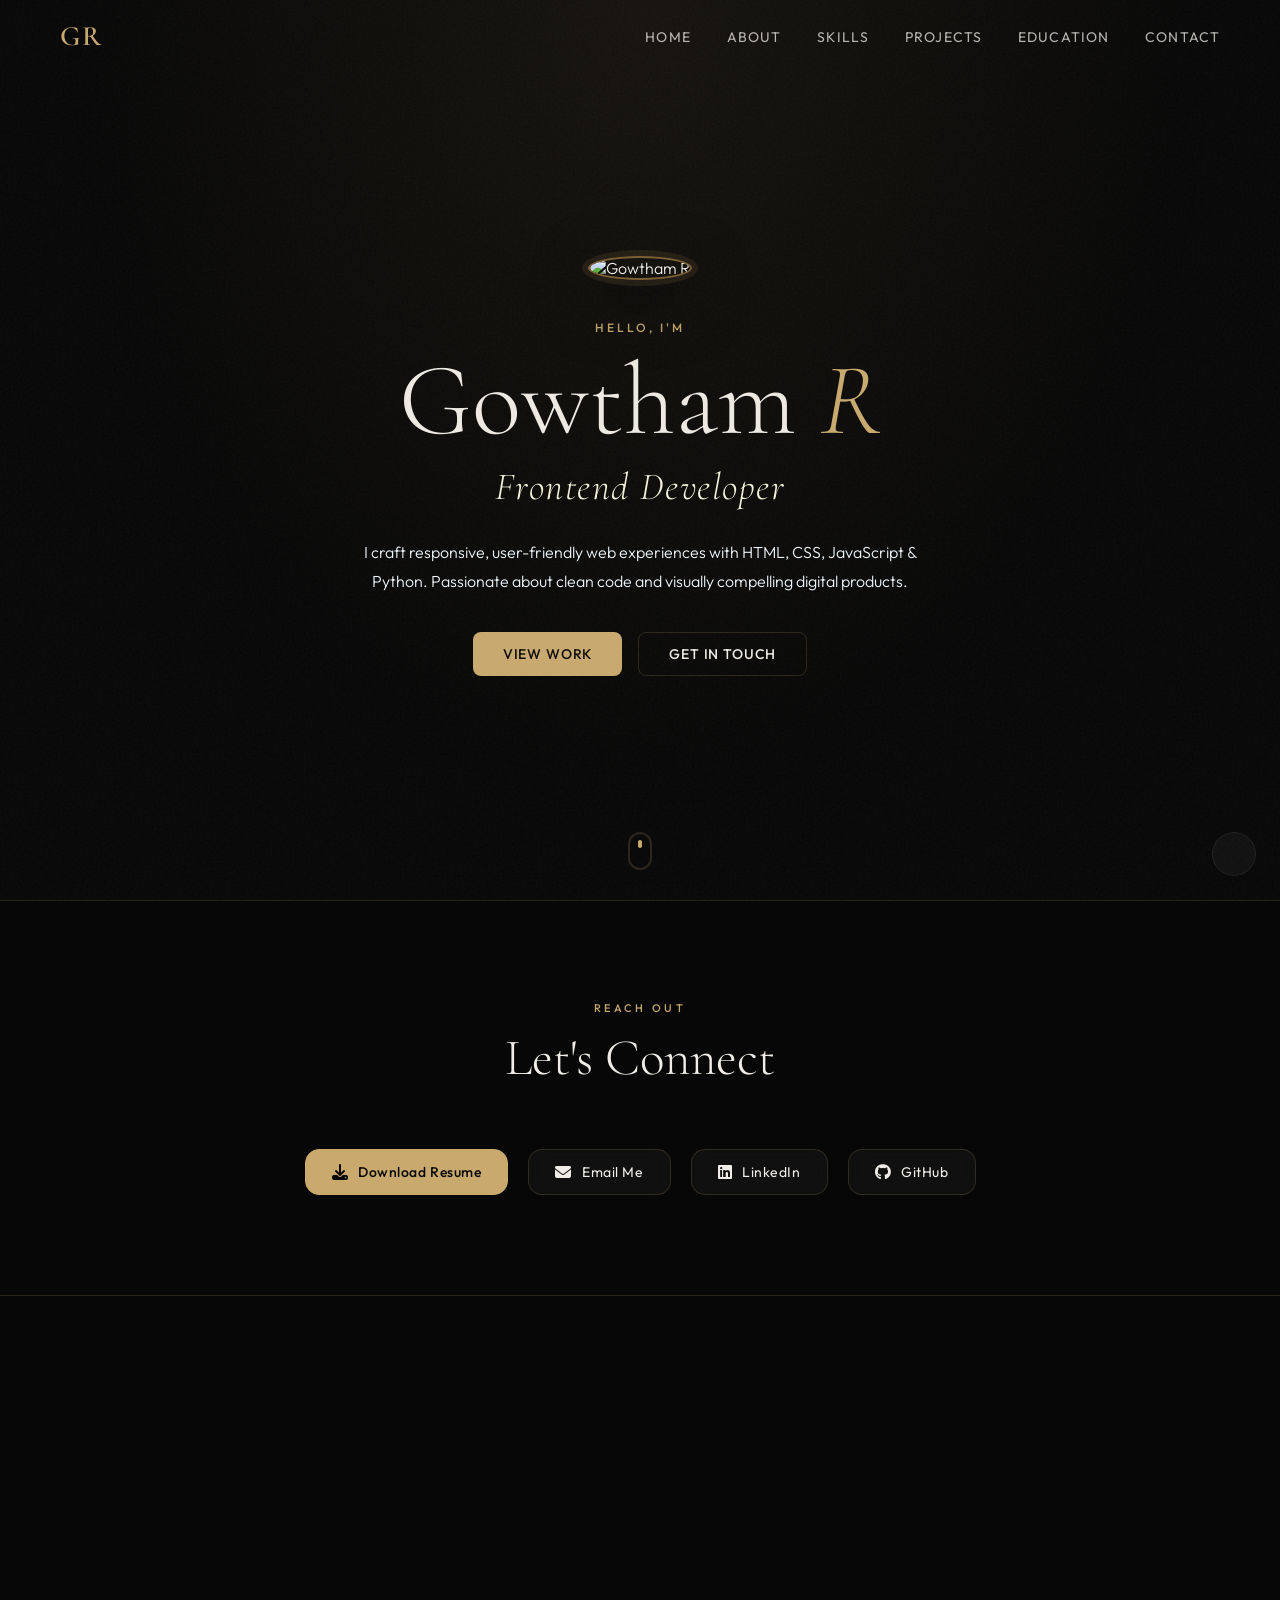
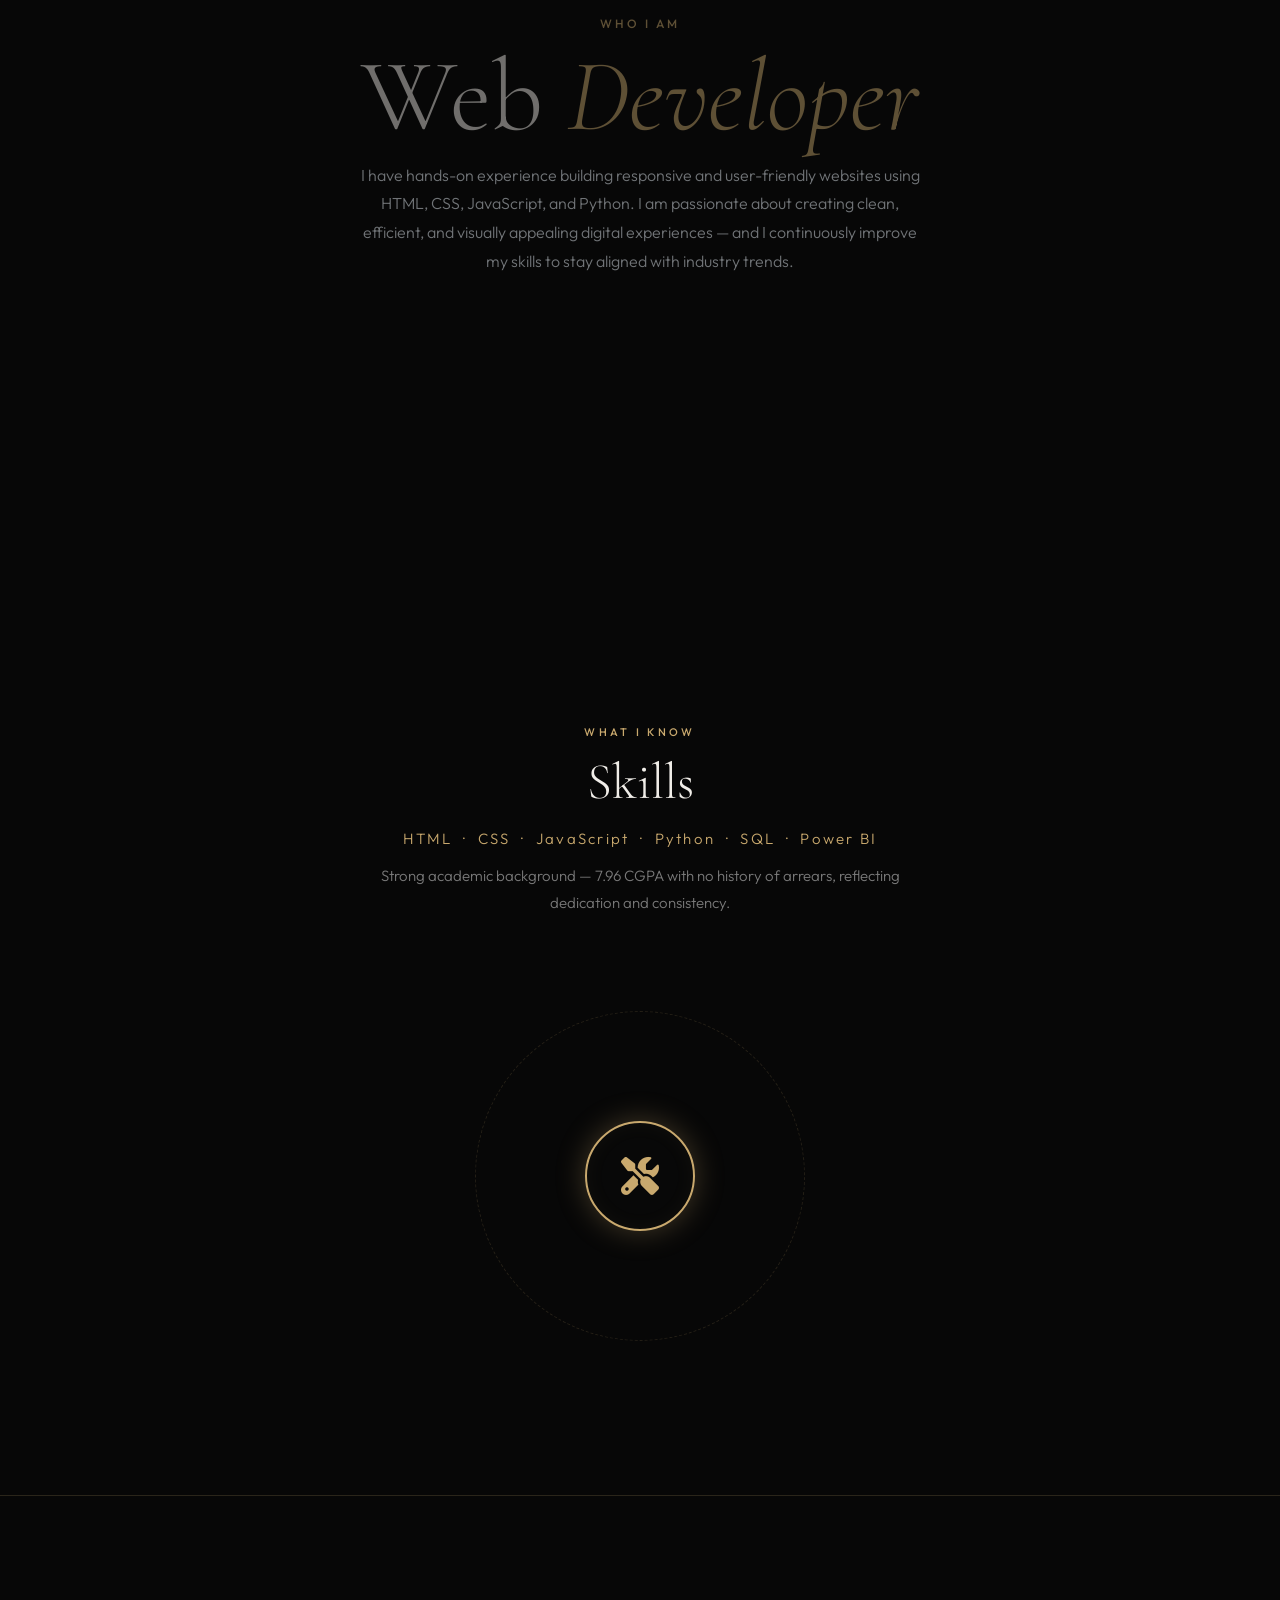
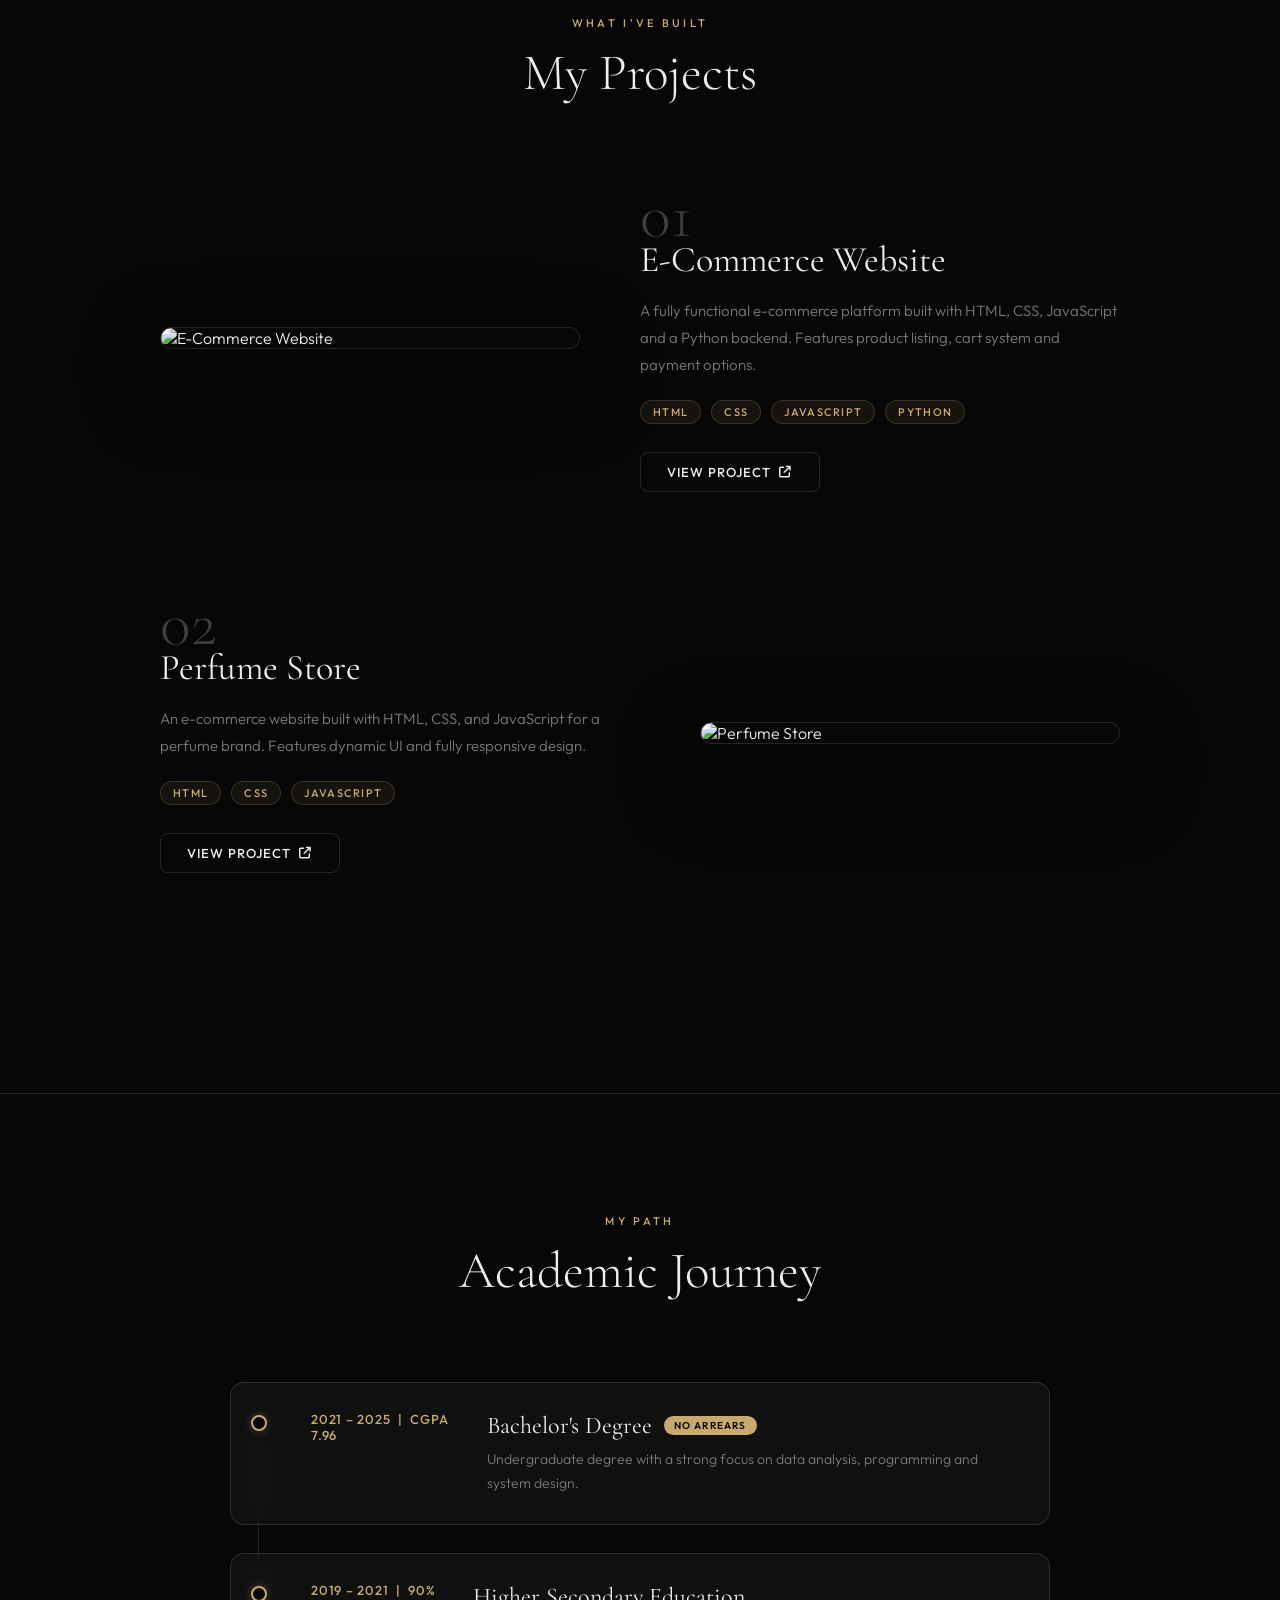
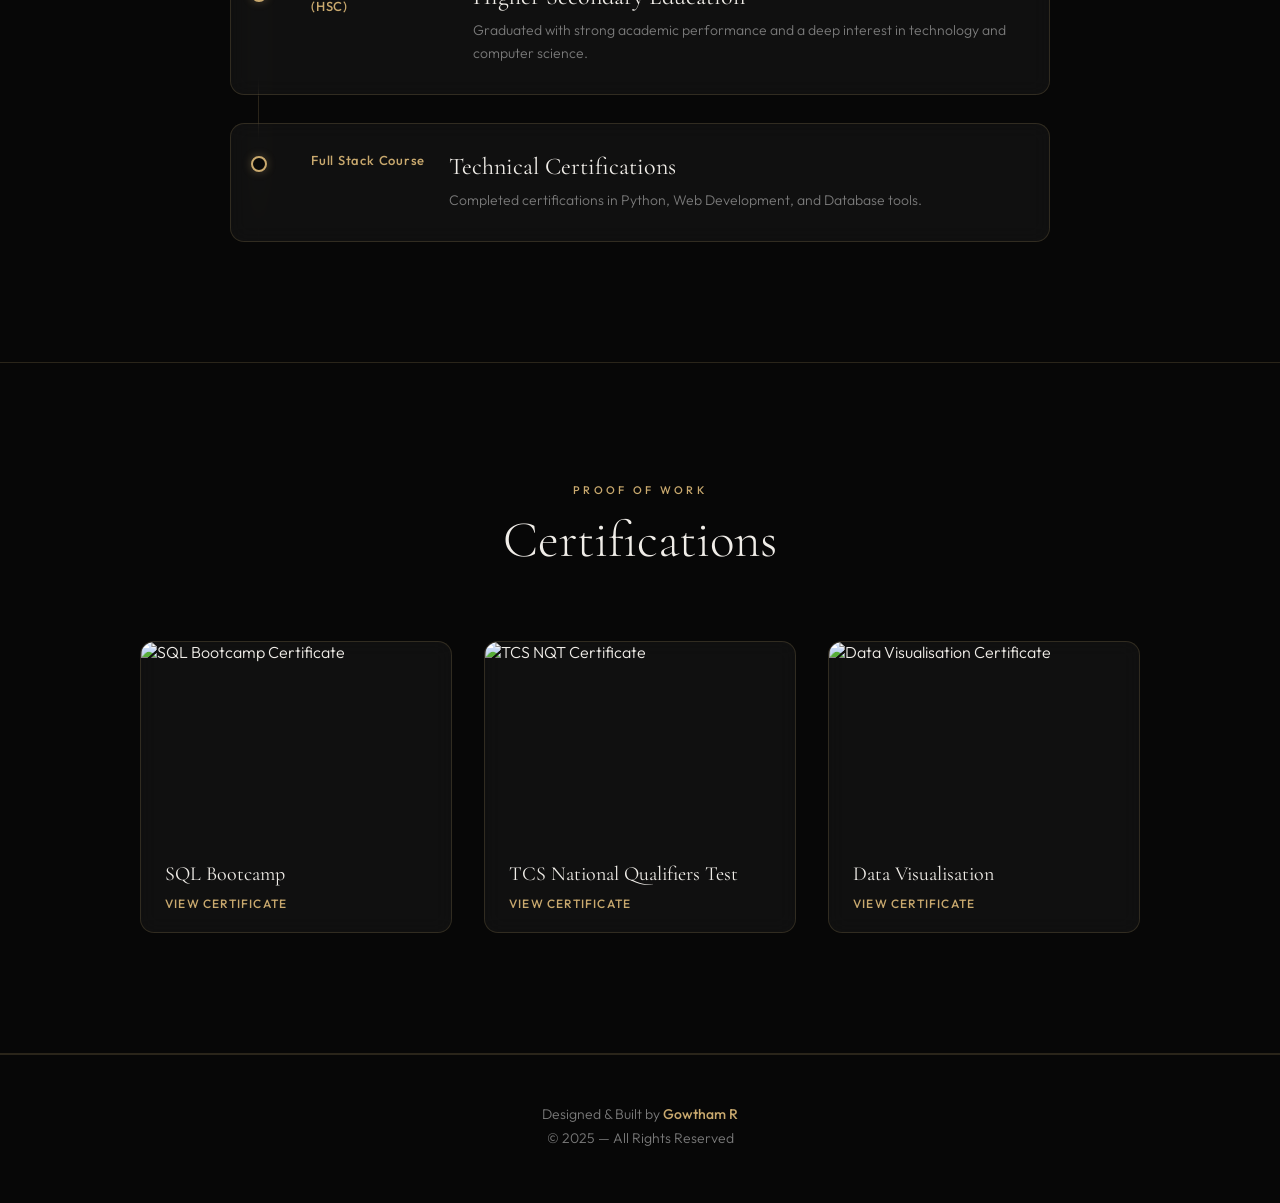
==== index.html @ 682d9f8a "Add files via upload" ====
<!DOCTYPE html>
<html lang="en">
<head>
    <meta charset="UTF-8">
    <meta name="viewport" content="width=device-width, initial-scale=1.0">
    <title>Gowtham R — Frontend Developer</title>

    <!-- Google Fonts: Cormorant Garamond (display) + Outfit (body) -->
    <link rel="preconnect" href="https://fonts.googleapis.com">
    <link rel="preconnect" href="https://fonts.gstatic.com" crossorigin>
    <link href="https://fonts.googleapis.com/css2?family=Cormorant+Garamond:ital,wght@0,300;0,400;0,600;0,700;1,300;1,400&family=Outfit:wght@300;400;500;600&display=swap" rel="stylesheet">

    <!-- Font Awesome -->
    <link rel="stylesheet" href="https://cdnjs.cloudflare.com/ajax/libs/font-awesome/6.5.1/css/all.min.css">

    <!-- Main Styles -->
    <link rel="stylesheet" href="/style.css">
    <link rel="stylesheet" href="/style2.css">
</head>
<body>

    <!-- ═══════════════════════════════ NAVBAR ═══════════════════════════════ -->
    <nav class="navbar" id="navbar">
        <a class="logo1" href="#">GR</a>

        <!-- Hamburger (mobile) -->
        <button class="hamburger" id="hamburger" aria-label="Toggle menu">
            <span></span><span></span><span></span>
        </button>

        <ul class="nav-links" id="nav-links">
            <li><a href="#" class="nav-item" data-label="Home">Home</a></li>
            <li><a href="#aboutmesection" class="nav-item" data-label="About">About</a></li>
            <li><a href="#gx-skill-wheel" class="nav-item" data-label="Skills">Skills</a></li>
            <li><a href="#projects-section" class="nav-item" data-label="Projects">Projects</a></li>
            <li><a href="#academic-section" class="nav-item" data-label="Education">Education</a></li>
            <li><a href="#action-bar" class="nav-item" data-label="Contact">Contact</a></li>
        </ul>
    </nav>

    <!-- ═══════════════════════════════ HERO ═══════════════════════════════ -->
    <section class="hero" id="home">
        <!-- Animated grain overlay -->
        <div class="hero-grain"></div>
        <div class="overlay" id="overlay"></div>

        <!-- Profile image — centred above text -->
        <div id="circle" class="hero-avatar reveal-up">
            <img src="/portfolioimaged/file_00000000d30471faa70bffa8ac0dade7 (1).png" alt="Gowtham R">
        </div>

        <div class="hero-content reveal-up" style="--delay:.15s">
            <span class="hero-eyebrow">Hello, I'm</span>
            <h1 class="hero-name">Gowtham <em>R</em></h1>
            <h2 class="hero-title" style="color: beige;">Frontend Developer</h2>
            <p class="hero-bio" style="color: aliceblue;">
                I craft responsive, user-friendly web experiences with HTML, CSS, JavaScript &amp; Python.
                Passionate about clean code and visually compelling digital products.
            </p>
            <div class="hero-cta">
                <a href="#projects-section" class="btn btn-primary">View Work</a>
                <a href="#action-bar" class="btn btn-ghost">Get In Touch</a>
            </div>
        </div>

        <!-- Scroll indicator -->
        <div class="scroll-indicator">
            <span></span>
        </div>
    </section>

    <!-- ═══════════════════════════════ ACTION / CONTACT BAR ═══════════════════════════════ -->
    <section id="action-bar">
        <div class="section-label reveal-up">Reach Out</div>
        <h2 class="section-title reveal-up" style="--delay:.1s">Let's Connect</h2>

        <div class="action-container reveal-up" style="--delay:.2s">
            <a href="/portfolioimaged/R Gowtham_Resume.pdf" download class="action-btn resume-btn">
                <i class="fa-solid fa-download"></i> Download Resume
            </a>
            <a href="mailto:gowthamsugi8@gmail.com?subject=Portfolio%20Contact&body=Hello%20Gowtham,%20I%20saw%20your%20portfolio." class="action-btn">
                <i class="fa-solid fa-envelope"></i> Email Me
            </a>
            <a href="https://www.linkedin.com/in/gowtham-r-695280241" target="_blank" class="action-btn">
                <i class="fa-brands fa-linkedin"></i> LinkedIn
            </a>
            <a href="https://github.com/gowthamsugi9-tech/ucart-shopping" target="_blank" class="action-btn">
                <i class="fa-brands fa-github"></i> GitHub
            </a>
        </div>
    </section>

    <!-- ═══════════════════════════════ ABOUT ═══════════════════════════════ -->
    <section class="hero about-section" id="aboutmesection">
        <div class="overlay" style="opacity:0.55;"></div>
        <div class="hero-content reveal-up">
            <span class="hero-eyebrow">Who I Am</span>
            <h1 class="hero-name">Web <em>Developer</em></h1>
            <p class="hero-bio" style="color: aliceblue;">
                I have hands-on experience building responsive and user-friendly websites using HTML, CSS,
                JavaScript, and Python. I am passionate about creating clean, efficient, and visually appealing
                digital experiences — and I continuously improve my skills to stay aligned with industry trends.
            </p>
        </div>
    </section>

    <!-- ═══════════════════════════════ SKILLS ═══════════════════════════════ -->
    <section id="gx-skill-wheel">
        <div class="section-label reveal-up">What I Know</div>
        <h2 class="gx-wheel-title reveal-up" style="--delay:.1s">Skills</h2>
        <p class="skill-tagline reveal-up" style="--delay:.15s">HTML &nbsp;·&nbsp; CSS &nbsp;·&nbsp; JavaScript &nbsp;·&nbsp; Python &nbsp;·&nbsp; SQL &nbsp;·&nbsp; Power BI</p>
        <p class="skill-sub reveal-up" style="--delay:.2s">
            Strong academic background — 7.96 CGPA with no history of arrears, reflecting dedication and consistency.
        </p>

        <!-- Skill Wheel -->
        <div class="gx-wheel-container reveal-up" style="--delay:.25s" id="skillWheel">
            <div class="gx-wheel-center">
                <i class="fa-solid fa-screwdriver-wrench"></i>
            </div>
            <div class="gx-wheel-skill gx-s1" data-tip="HTML5">
                <i class="fa-brands fa-html5"></i>
            </div>
            <div class="gx-wheel-skill gx-s2" data-tip="CSS3">
                <i class="fa-brands fa-css3-alt"></i>
            </div>
            <div class="gx-wheel-skill gx-s3" data-tip="JavaScript">
                <i class="fa-brands fa-js"></i>
            </div>
            <div class="gx-wheel-skill gx-s4" data-tip="Python">
                <i class="fa-brands fa-python"></i>
            </div>
            <div class="gx-wheel-skill gx-s6" data-tip="Power BI">
                <i class="fa-solid fa-chart-area"></i>
            </div>
            <div class="gx-wheel-skill gx-s5" data-tip="SQL">
                <i class="fa-solid fa-database"></i>
            </div>
        </div>
    </section>

    <!-- ═══════════════════════════════ PROJECTS ═══════════════════════════════ -->
    <section id="projects-section">
        <div class="section-label reveal-up">What I've Built</div>
        <h2 class="projects-title reveal-up" style="--delay:.1s">My Projects</h2>

        <!-- Project 1 -->
        <div class="project-container reveal-left">
            <div class="project-image">
                <img src="/portfolioimaged/ecommerce.png" alt="E-Commerce Website">
                <div class="project-image-glow"></div>
            </div>
            <div class="project-content">
                <span class="project-number">01</span>
                <h3>E-Commerce Website</h3>
                <p>A fully functional e-commerce platform built with HTML, CSS, JavaScript and a Python backend.
                Features product listing, cart system and payment options.</p>
                <div class="project-tags">
                    <span>HTML</span><span>CSS</span><span>JavaScript</span><span>Python</span>
                </div>
                <a href="https://ucart-shopping.netlify.app/" target="_blank" class="project-btn">
                    View Project <i class="fa-solid fa-arrow-up-right-from-square"></i>
                </a>
            </div>
        </div>

        <!-- Project 2 -->
        <div class="project-container project-reverse reveal-right">
            <div class="project-image">
                <img src="/portfolioimaged/ecommerce2.png" alt="Perfume Store">
                <div class="project-image-glow"></div>
            </div>
            <div class="project-content">
                <span class="project-number">02</span>
                <h3>Perfume Store</h3>
                <p>An e-commerce website built with HTML, CSS, and JavaScript for a perfume brand.
                Features dynamic UI and fully responsive design.</p>
                <div class="project-tags">
                    <span>HTML</span><span>CSS</span><span>JavaScript</span>
                </div>
                <a href="https://cube-assignments.netlify.app/" target="_blank" class="project-btn">
                    View Project <i class="fa-solid fa-arrow-up-right-from-square"></i>
                </a>
            </div>
        </div>
    </section>

    <!-- ═══════════════════════════════ ACADEMIC ═══════════════════════════════ -->
    <section id="academic-section">
        <div class="section-label reveal-up">My Path</div>
        <h2 class="academic-title reveal-up" style="--delay:.1s">Academic Journey</h2>

        <div class="academic-container">

            <div class="academic-card reveal-up" style="--delay:.05s">
                <div class="academic-icon"><i class="fa-solid fa-graduation-cap"></i></div>
                <div class="academic-timeline-dot"></div>
                <div class="academic-year">2021 – 2025 &nbsp;|&nbsp; CGPA 7.96</div>
                <div class="academic-content">
                    <h3>Bachelor's Degree <span class="badge">No Arrears</span></h3>
                    <p>Undergraduate degree with a strong focus on data analysis, programming and system design.</p>
                </div>
            </div>

            <div class="academic-card reveal-up" style="--delay:.1s">
                <div class="academic-icon"><i class="fa-solid fa-school"></i></div>
                <div class="academic-timeline-dot"></div>
                <div class="academic-year">2019 – 2021 &nbsp;|&nbsp; 90% (HSC)</div>
                <div class="academic-content">
                    <h3>Higher Secondary Education</h3>
                    <p>Graduated with strong academic performance and a deep interest in technology and computer science.</p>
                </div>
            </div>

            <div class="academic-card reveal-up" style="--delay:.15s">
                <div class="academic-icon"><i class="fa-solid fa-certificate"></i></div>
                <div class="academic-timeline-dot"></div>
                <div class="academic-year">Full Stack Course</div>
                <div class="academic-content">
                    <h3>Technical Certifications</h3>
                    <p>Completed certifications in Python, Web Development, and Database tools.</p>
                </div>
            </div>

        </div>
    </section>

    <!-- ═══════════════════════════════ CERTIFICATES ═══════════════════════════════ -->
    <section id="certificate-section">
        <div class="section-label reveal-up">Proof of Work</div>
        <h2 class="certificate-title reveal-up" style="--delay:.1s">Certifications</h2>

        <div class="certificate-container">

            <div class="certificate-card reveal-up" style="--delay:.05s">
                <div class="certificate-img-wrap">
                    <img src="/portfolioimaged/sqludemy.jpg" alt="SQL Bootcamp Certificate">
                    <div class="certificate-overlay">
                        <a href="https://www.udemy.com/certificate/UC-00f79a6d-3a5c-4c6e-b81e-7c3875c10ae5/" target="_blank" class="cert-view-btn">
                            <i class="fa-solid fa-eye"></i> View
                        </a>
                    </div>
                </div>
                <div class="certificate-info">
                    <h3>SQL Bootcamp</h3>
                    <a href="https://www.udemy.com/certificate/UC-00f79a6d-3a5c-4c6e-b81e-7c3875c10ae5/" target="_blank">View Certificate</a>
                </div>
            </div>

            <div class="certificate-card reveal-up" style="--delay:.1s">
                <div class="certificate-img-wrap">
                    <img src="/portfolioimaged/Tcs ion Gowtham.jpg" alt="TCS NQT Certificate">
                    <div class="certificate-overlay">
                        <a href="https://drive.google.com/file/d/15PTGhLgBYv9lZdohmFNb-NlQ6p8YyBqL/view?usp=drivesdk" target="_blank" class="cert-view-btn">
                            <i class="fa-solid fa-eye"></i> View
                        </a>
                    </div>
                </div>
                <div class="certificate-info">
                    <h3>TCS National Qualifiers Test</h3>
                    <a href="https://drive.google.com/file/d/15PTGhLgBYv9lZdohmFNb-NlQ6p8YyBqL/view?usp=drivesdk" target="_blank">View Certificate</a>
                </div>
            </div>

            <div class="certificate-card reveal-up" style="--delay:.15s">
                <div class="certificate-img-wrap">
                    <img src="/portfolioimaged/powerbi.png" alt="Data Visualisation Certificate">
                    <div class="certificate-overlay">
                        <a href="https://drive.google.com/file/d/1TyCSu32lkrM7YJTAGPFqROSLpsYIEBOm/view?usp=drivesdk" target="_blank" class="cert-view-btn">
                            <i class="fa-solid fa-eye"></i> View
                        </a>
                    </div>
                </div>
                <div class="certificate-info">
                    <h3>Data Visualisation</h3>
                    <a href="https://drive.google.com/file/d/1TyCSu32lkrM7YJTAGPFqROSLpsYIEBOm/view?usp=drivesdk" target="_blank">View Certificate</a>
                </div>
            </div>

        </div>
    </section>

    <!-- ═══════════════════════════════ FOOTER ═══════════════════════════════ -->
    <footer class="site-footer">
        <p>Designed &amp; Built by <strong>Gowtham R</strong></p>
        <p class="footer-sub">© 2025 — All Rights Reserved</p>
    </footer>

    <!-- Easter Egg -->
    <a href="/Egg.html" id="secret-trigger" title="🥚">🥚</a>

    <!-- Script -->
    <script src="/script.js"></script>
</body>
</html>
---- style.css ----
/* ═══════════════════════════════════════════════════
   GOWTHAM R — PORTFOLIO  |  style.css
   Dark luxury editorial aesthetic
   Palette: near-black bg · warm gold accent · ivory text
   Fonts: Cormorant Garamond (display) + Outfit (body)
═══════════════════════════════════════════════════ */

/* ─── CSS Custom Properties ─── */
:root {
    --bg:          #080808;
    --surface:     #111111;
    --card:        rgba(255,255,255,0.04);
    --card-border: rgba(201,169,110,0.18);

    --gold:        #C9A96E;
    --gold-dark:   #7C5F30;
    --gold-glow:   rgba(201,169,110,0.30);

    --text:        #F0EDE8;
    --text-muted:  #7A7A7A;
    --text-dim:    #3D3D3D;

    --nav-h:       72px;
    --radius:      14px;
    --radius-lg:   22px;

    --ease-out:    cubic-bezier(0.22, 1, 0.36, 1);
    --ease-back:   cubic-bezier(0.34, 1.56, 0.64, 1);
}

/* ─── Reset & Base ─── */
*, *::before, *::after { box-sizing: border-box; margin: 0; padding: 0; }

html { scroll-behavior: smooth; }

body {
    font-family: 'Outfit', sans-serif;
    font-weight: 300;
    background: var(--bg);
    color: var(--text);
    background-image: url(/portfolioimaged/background.jpg);
    background-size: cover;
    background-position: center;
    background-attachment: fixed;
    overflow-x: hidden;
    /* Subtle noise texture overlay */
    position: relative;
}

/* Global grain layer */
body::before {
    content: '';
    position: fixed;
    inset: 0;
    background-image: url("data:image/svg+xml,%3Csvg viewBox='0 0 512 512' xmlns='http://www.w3.org/2000/svg'%3E%3Cfilter id='n'%3E%3CfeTurbulence type='fractalNoise' baseFrequency='0.75' numOctaves='4' stitchTiles='stitch'/%3E%3C/filter%3E%3Crect width='100%25' height='100%25' filter='url(%23n)' opacity='0.04'/%3E%3C/svg%3E");
    pointer-events: none;
    z-index: 9000;
}

/* Dark backdrop over background image globally */
body::after {
    content: '';
    position: fixed;
    inset: 0;
    background: rgba(8,8,8,0.72);
    z-index: -1;
}

i { font-size: 32px; }


/* ══════════════════════════════════════════════════
   SCROLL REVEAL ANIMATIONS
   Classes applied by IntersectionObserver in script.js
══════════════════════════════════════════════════ */

.reveal-up,
.reveal-left,
.reveal-right {
    opacity: 0;
    transition:
        opacity 0.75s var(--ease-out),
        transform 0.75s var(--ease-out);
    transition-delay: var(--delay, 0s);
}

.reveal-up    { transform: translateY(40px); }
.reveal-left  { transform: translateX(-50px); }
.reveal-right { transform: translateX(50px); }

.reveal-up.visible,
.reveal-left.visible,
.reveal-right.visible {
    opacity: 1;
    transform: none;
}


/* ══════════════════════════════════════════════════
   NAVBAR
══════════════════════════════════════════════════ */

.navbar {
    position: fixed;
    top: 0; left: 0;
    width: 100%;
    height: var(--nav-h);

    display: flex;
    justify-content: space-between;
    align-items: center;
    padding: 0 60px;

    /* Start fully transparent, JS adds .scrolled class */
    background: transparent;
    backdrop-filter: blur(0px);
    -webkit-backdrop-filter: blur(0px);

    transition:
        background 0.4s var(--ease-out),
        backdrop-filter 0.4s,
        box-shadow 0.4s;
    z-index: 1000;
}

/* After scroll */
.navbar.scrolled {
    background: rgba(8,8,8,0.82);
    backdrop-filter: blur(18px);
    -webkit-backdrop-filter: blur(18px);
    box-shadow: 0 1px 0 var(--card-border);
}

/* Logo */
.logo1 {
    font-family: 'Cormorant Garamond', serif;
    font-size: 28px;
    font-weight: 600;
    color: var(--gold);
    text-decoration: none;
    letter-spacing: 2px;
    transition: opacity 0.2s;
}
.logo1:hover { opacity: 0.75; }

/* Nav links */
.nav-links {
    list-style: none;
    display: flex;
    gap: 36px;
}

.nav-links a {
    position: relative;
    text-decoration: none;
    color: rgba(240,237,232,0.75);
    font-size: 14px;
    font-weight: 400;
    letter-spacing: 0.08em;
    text-transform: uppercase;
    padding-bottom: 4px;
    transition: color 0.25s;
}

/* Animated underline */
.nav-links a::after {
    content: '';
    position: absolute;
    bottom: 0; left: 0;
    width: 0; height: 1px;
    background: var(--gold);
    transition: width 0.35s var(--ease-out);
}

.nav-links a:hover { color: var(--gold); }
.nav-links a:hover::after { width: 100%; }

/* Hamburger (hidden on desktop) */
.hamburger {
    display: none;
    flex-direction: column;
    gap: 5px;
    background: none;
    border: none;
    cursor: pointer;
    padding: 6px;
}
.hamburger span {
    display: block;
    width: 24px; height: 2px;
    background: var(--text);
    border-radius: 2px;
    transition: transform 0.3s, opacity 0.3s;
}
.hamburger.open span:nth-child(1) { transform: translateY(7px) rotate(45deg); }
.hamburger.open span:nth-child(2) { opacity: 0; }
.hamburger.open span:nth-child(3) { transform: translateY(-7px) rotate(-45deg); }


/* ══════════════════════════════════════════════════
   HERO SECTION
══════════════════════════════════════════════════ */

.hero {
    position: relative;
    min-height: 100vh;
    display: flex;
    flex-direction: column;
    justify-content: center;
    align-items: center;
    text-align: center;
    padding: calc(var(--nav-h) + 40px) 10% 80px;
    overflow: hidden;
}

/* Animated vignette grain */
.hero-grain {
    position: absolute;
    inset: 0;
    background: radial-gradient(ellipse at 50% 0%, rgba(201,169,110,0.08) 0%, transparent 65%);
    pointer-events: none;
}

/* Dark scroll-driven overlay */
.overlay {
    position: absolute;
    inset: 0;
    background: #080808;
    opacity: 0.2;
    transition: opacity 0.2s;
    pointer-events: none;
}

/* Profile circle */
#circle {
    position: relative;
    margin-bottom: 36px;
}

#circle img {
    width: 280px;
    height: 280px;
    border-radius: 50%;
    object-fit: cover;
    border: 2px solid var(--gold-dark);
    box-shadow:
        0 0 0 6px rgba(201,169,110,0.10),
        0 20px 60px rgba(0,0,0,0.6);
    transition: transform 0.5s var(--ease-out), box-shadow 0.5s;
}

#circle img:hover {
    transform: scale(1.04);
    box-shadow:
        0 0 0 8px rgba(201,169,110,0.18),
        0 28px 80px rgba(0,0,0,0.7);
}

/* Eyebrow label */
.hero-eyebrow {
    display: inline-block;
    font-size: 12px;
    font-weight: 500;
    letter-spacing: 0.25em;
    text-transform: uppercase;
    color: var(--gold);
    margin-bottom: 12px;
}

/* Main name */
.hero-name {
    font-family: 'Cormorant Garamond', serif;
    font-size: clamp(3rem, 8vw, 6.5rem);
    font-weight: 300;
    line-height: 1.05;
    color: var(--text);
    margin-bottom: 10px;
}
.hero-name em {
    font-style: italic;
    color: var(--gold);
}

/* Role subtitle */
.hero-title {
    font-family: 'Cormorant Garamond', serif;
    font-size: clamp(1.4rem, 3vw, 2.4rem);
    font-weight: 300;
    font-style: italic;
    color: var(--text-muted);
    margin-bottom: 28px;
    letter-spacing: 0.04em;
}

/* Bio paragraph */
.hero-bio {
    max-width: 560px;
    font-size: 16px;
    line-height: 1.8;
    color: var(--text-muted);
    margin: 0 auto 36px;
}

/* CTA Buttons */
.hero-cta {
    display: flex;
    gap: 16px;
    justify-content: center;
    flex-wrap: wrap;
}

.btn {
    display: inline-flex;
    align-items: center;
    gap: 8px;
    padding: 12px 30px;
    border-radius: 8px;
    font-size: 14px;
    font-weight: 500;
    letter-spacing: 0.06em;
    text-transform: uppercase;
    text-decoration: none;
    transition: transform 0.25s var(--ease-back), box-shadow 0.25s, background 0.25s;
}

.btn-primary {
    background: var(--gold);
    color: #080808;
    box-shadow: 0 0 0 0 var(--gold-glow);
}
.btn-primary:hover {
    transform: translateY(-3px);
    box-shadow: 0 0 30px var(--gold-glow);
}

.btn-ghost {
    background: transparent;
    color: var(--text);
    border: 1px solid var(--card-border);
}
.btn-ghost:hover {
    border-color: var(--gold);
    color: var(--gold);
    transform: translateY(-3px);
}

/* Scroll indicator */
.scroll-indicator {
    position: absolute;
    bottom: 30px;
    left: 50%;
    transform: translateX(-50%);
    width: 24px; height: 38px;
    border: 2px solid var(--card-border);
    border-radius: 12px;
    display: flex;
    justify-content: center;
    padding-top: 6px;
}
.scroll-indicator span {
    display: block;
    width: 4px; height: 8px;
    background: var(--gold);
    border-radius: 2px;
    animation: scrollBounce 1.5s var(--ease-out) infinite;
}
@keyframes scrollBounce {
    0%, 100% { transform: translateY(0); opacity: 1; }
    60%       { transform: translateY(10px); opacity: 0.3; }
}


/* ══════════════════════════════════════════════════
   SHARED SECTION LABELS & TITLES
══════════════════════════════════════════════════ */

.section-label {
    font-size: 11px;
    font-weight: 500;
    letter-spacing: 0.3em;
    text-transform: uppercase;
    color: var(--gold);
    margin-bottom: 12px;
    display: block;
    text-align: center;
}

.section-title {
    font-family: 'Cormorant Garamond', serif;
    font-size: clamp(2rem, 4vw, 3.2rem);
    font-weight: 300;
    text-align: center;
    margin-bottom: 60px;
}


/* ══════════════════════════════════════════════════
   ACTION / CONTACT BAR
══════════════════════════════════════════════════ */

#action-bar {
    padding: 100px 10%;
    background: rgba(8,8,8,0.85);
    border-top: 1px solid var(--card-border);
    border-bottom: 1px solid var(--card-border);
    display: flex;
    flex-direction: column;
    align-items: center;
}

.action-container {
    display: flex;
    gap: 20px;
    flex-wrap: wrap;
    justify-content: center;
}

.action-btn {
    display: inline-flex;
    align-items: center;
    gap: 10px;
    padding: 13px 26px;
    background: var(--card);
    color: var(--text);
    text-decoration: none;
    border: 1px solid var(--card-border);
    border-radius: var(--radius);
    font-size: 14px;
    font-weight: 400;
    letter-spacing: 0.04em;
    backdrop-filter: blur(8px);
    transition: background 0.3s, border-color 0.3s, transform 0.3s var(--ease-back), box-shadow 0.3s;
}

.action-btn i { font-size: 16px; }

.action-btn:hover {
    background: rgba(201,169,110,0.12);
    border-color: var(--gold);
    color: var(--gold);
    transform: translateY(-4px);
    box-shadow: 0 12px 30px rgba(0,0,0,0.4), 0 0 20px rgba(201,169,110,0.15);
}

/* Resume button — highlighted by default */
.resume-btn {
    background: var(--gold);
    color: #080808;
    border-color: var(--gold);
    font-weight: 500;
}
.resume-btn:hover {
    background: #dbb97e;
    border-color: #dbb97e;
    color: #080808;
    box-shadow: 0 12px 30px rgba(0,0,0,0.4), 0 0 28px var(--gold-glow);
}


/* ══════════════════════════════════════════════════
   SKILLS WHEEL
══════════════════════════════════════════════════ */

#gx-skill-wheel {
    min-height: 100vh;
    display: flex;
    flex-direction: column;
    align-items: center;
    justify-content: center;
    padding: 100px 10%;
    background: rgba(8,8,8,0.80);
    text-align: center;
    border-bottom: 1px solid var(--card-border);
}

.gx-wheel-title {
    font-family: 'Cormorant Garamond', serif;
    font-size: clamp(2rem, 4vw, 3.2rem);
    font-weight: 300;
    margin-bottom: 16px;
}

.skill-tagline {
    font-size: 15px;
    letter-spacing: 0.15em;
    color: var(--gold);
    margin-bottom: 14px;
}

.skill-sub {
    max-width: 520px;
    font-size: 15px;
    line-height: 1.8;
    color: var(--text-muted);
    margin-bottom: 70px;
}

/* Wheel container */
.gx-wheel-container {
    position: relative;
    width: 380px; height: 380px;
    cursor: pointer;
}

/* Center hub */
.gx-wheel-center {
    position: absolute;
    top: 50%; left: 50%;
    transform: translate(-50%, -50%);
    width: 110px; height: 110px;
    border-radius: 50%;
    background: rgba(8,8,8,0.9);
    display: flex;
    align-items: center;
    justify-content: center;
    border: 2px solid var(--gold);
    box-shadow: 0 0 30px var(--gold-glow), inset 0 0 20px rgba(201,169,110,0.05);
    z-index: 10;
    transition: box-shadow 0.4s;
}
.gx-wheel-center i { font-size: 38px; color: var(--gold); }
.gx-wheel-container:hover .gx-wheel-center {
    box-shadow: 0 0 50px var(--gold-glow), inset 0 0 30px rgba(201,169,110,0.12);
}

/* Orbit ring drawn with CSS */
.gx-wheel-container::before {
    content: '';
    position: absolute;
    top: 50%; left: 50%;
    transform: translate(-50%, -50%);
    width: 330px; height: 330px;
    border-radius: 50%;
    border: 1px dashed rgba(201,169,110,0.15);
    transition: border-color 0.4s;
}
.gx-wheel-container:hover::before { border-color: rgba(201,169,110,0.35); }

/* Individual skill nodes */
.gx-wheel-skill {
    position: absolute;
    top: 50%; left: 50%;
    width: 80px; height: 80px;
    border-radius: 50%;
    background: rgba(17,17,17,0.95);
    display: flex;
    align-items: center;
    justify-content: center;
    border: 1.5px solid var(--card-border);
    transform: translate(-50%, -50%) scale(0);
    transition: transform 0.55s var(--ease-back), border-color 0.3s, box-shadow 0.3s;
    cursor: default;
}

/* Tooltip via data-tip */
.gx-wheel-skill::after {
    content: attr(data-tip);
    position: absolute;
    bottom: -28px;
    left: 50%; transform: translateX(-50%);
    font-size: 10px;
    font-weight: 500;
    letter-spacing: 0.08em;
    text-transform: uppercase;
    color: var(--gold);
    opacity: 0;
    transition: opacity 0.25s;
    white-space: nowrap;
    pointer-events: none;
}

.gx-wheel-skill:hover::after { opacity: 1; }

.gx-wheel-skill:hover {
    border-color: var(--gold);
    box-shadow: 0 0 20px var(--gold-glow);
}

/* Expand positions on hover */
.gx-wheel-container:hover .gx-s1 { transform: translate(-50%,-50%) translate(155px,0); }
.gx-wheel-container:hover .gx-s2 { transform: translate(-50%,-50%) translate(105px,105px); }
.gx-wheel-container:hover .gx-s3 { transform: translate(-50%,-50%) translate(0,155px); }
.gx-wheel-container:hover .gx-s4 { transform: translate(-50%,-50%) translate(-105px,105px); }
.gx-wheel-container:hover .gx-s5 { transform: translate(-50%,-50%) translate(-155px,0); }
.gx-wheel-container:hover .gx-s6 { transform: translate(-50%,-50%) translate(-105px,-105px); }

/* Icon colours match original brand colours */
.gx-s1 i { color: #e34c26; }
.gx-s2 i { color: #264de4; }
.gx-s3 i { color: #f0db4f; }
.gx-s4 i { color: #3572A5; }
.gx-s5 i { color: #00758f; }
.gx-s6 i { color: #F2C811; }


/* ══════════════════════════════════════════════════
   PROJECTS SECTION
══════════════════════════════════════════════════ */

#projects-section {
    padding: 120px 10%;
    background: rgba(8,8,8,0.80);
    border-bottom: 1px solid var(--card-border);
}

.projects-title {
    font-family: 'Cormorant Garamond', serif;
    font-size: clamp(2rem, 4vw, 3.2rem);
    font-weight: 300;
    text-align: center;
    margin-bottom: 80px;
}

.project-container {
    display: flex;
    align-items: center;
    justify-content: center;
    gap: 60px;
    margin-bottom: 100px;
}

/* Alternate layout for even projects */
.project-reverse { flex-direction: row-reverse; }

/* Image */
.project-image {
    position: relative;
    flex-shrink: 0;
}

.project-image img {
    width: 420px;
    max-width: 100%;
    border-radius: var(--radius-lg);
    object-fit: cover;
    border: 1px solid var(--card-border);
    box-shadow: 0 30px 80px rgba(0,0,0,0.6);
    transition: transform 0.55s var(--ease-out), box-shadow 0.55s;
    display: block;
}

.project-image img:hover {
    transform: translateY(-8px) scale(1.02);
    box-shadow: 0 40px 100px rgba(0,0,0,0.7), 0 0 40px var(--gold-glow);
}

/* Soft gold glow behind image */
.project-image-glow {
    position: absolute;
    inset: 20px;
    background: var(--gold);
    filter: blur(60px);
    opacity: 0.08;
    border-radius: 50%;
    z-index: -1;
    transition: opacity 0.4s;
}
.project-image:hover .project-image-glow { opacity: 0.15; }

/* Content */
.project-content { max-width: 480px; }

.project-number {
    font-family: 'Cormorant Garamond', serif;
    font-size: 64px;
    font-weight: 300;
    color: var(--text-dim);
    line-height: 1;
    display: block;
    margin-bottom: -10px;
}

.project-content h3 {
    font-family: 'Cormorant Garamond', serif;
    font-size: 36px;
    font-weight: 400;
    margin-bottom: 16px;
    color: var(--text);
}

.project-content p {
    font-size: 15px;
    line-height: 1.8;
    color: var(--text-muted);
    margin-bottom: 22px;
}

/* Technology tags */
.project-tags {
    display: flex;
    gap: 10px;
    flex-wrap: wrap;
    margin-bottom: 28px;
}
.project-tags span {
    font-size: 11px;
    font-weight: 500;
    letter-spacing: 0.12em;
    text-transform: uppercase;
    color: var(--gold);
    background: rgba(201,169,110,0.08);
    border: 1px solid rgba(201,169,110,0.2);
    padding: 4px 12px;
    border-radius: 20px;
}

/* Project button */
.project-btn {
    display: inline-flex;
    align-items: center;
    gap: 8px;
    padding: 11px 26px;
    background: transparent;
    color: var(--text);
    text-decoration: none;
    border: 1.5px solid var(--card-border);
    border-radius: 8px;
    font-size: 13px;
    font-weight: 500;
    letter-spacing: 0.08em;
    text-transform: uppercase;
    transition: background 0.3s, border-color 0.3s, color 0.3s, transform 0.3s var(--ease-back);
}
.project-btn i { font-size: 12px; }
.project-btn:hover {
    background: var(--gold);
    border-color: var(--gold);
    color: #080808;
    transform: translateY(-3px);
}


/* ══════════════════════════════════════════════════
   ACADEMIC SECTION — Timeline Style
══════════════════════════════════════════════════ */

#academic-section {
    padding: 120px 10%;
    background: rgba(8,8,8,0.85);
    border-bottom: 1px solid var(--card-border);
}

.academic-title {
    font-family: 'Cormorant Garamond', serif;
    font-size: clamp(2rem, 4vw, 3.2rem);
    font-weight: 300;
    text-align: center;
    margin-bottom: 80px;
}

.academic-container {
    display: flex;
    flex-direction: column;
    gap: 28px;
    max-width: 820px;
    margin: 0 auto;
    position: relative;
}

/* Vertical timeline line */
.academic-container::before {
    content: '';
    position: absolute;
    left: 28px;
    top: 0; bottom: 0;
    width: 1px;
    background: linear-gradient(to bottom, transparent, var(--card-border) 15%, var(--card-border) 85%, transparent);
}

/* Card */
.academic-card {
    display: flex;
    align-items: flex-start;
    gap: 24px;
    background: var(--card);
    border: 1px solid var(--card-border);
    border-radius: var(--radius);
    padding: 28px 32px;
    backdrop-filter: blur(10px);
    position: relative;
    padding-left: 80px;
    transition: transform 0.35s var(--ease-out), border-color 0.35s, box-shadow 0.35s;
}

.academic-card:hover {
    transform: translateX(10px);
    border-color: var(--gold);
    box-shadow: 0 0 40px rgba(0,0,0,0.5), -4px 0 0 var(--gold);
}

/* Timeline dot */
.academic-timeline-dot {
    position: absolute;
    left: 20px;
    top: 32px;
    width: 16px; height: 16px;
    border-radius: 50%;
    background: var(--bg);
    border: 2px solid var(--gold);
    box-shadow: 0 0 10px var(--gold-glow);
}

/* Icon */
.academic-icon {
    position: absolute;
    left: 60px;
    top: 26px;
    color: var(--gold);
    font-size: 18px;
    display: none; /* visible only on wide screens */
}

.academic-year {
    font-size: 13px;
    font-weight: 500;
    color: var(--gold);
    letter-spacing: 0.06em;
    margin-bottom: 10px;
}

.academic-content h3 {
    font-family: 'Cormorant Garamond', serif;
    font-size: 24px;
    font-weight: 400;
    margin-bottom: 8px;
    display: flex;
    align-items: center;
    gap: 12px;
    flex-wrap: wrap;
}

.badge {
    font-family: 'Outfit', sans-serif;
    font-size: 10px;
    font-weight: 600;
    letter-spacing: 0.12em;
    text-transform: uppercase;
    color: #080808;
    background: var(--gold);
    padding: 3px 10px;
    border-radius: 20px;
}

.academic-content p {
    font-size: 14px;
    line-height: 1.7;
    color: var(--text-muted);
}


/* ══════════════════════════════════════════════════
   CERTIFICATES SECTION
══════════════════════════════════════════════════ */

#certificate-section {
    padding: 120px 10%;
    background: rgba(8,8,8,0.80);
    border-bottom: 1px solid var(--card-border);
}

.certificate-title {
    font-family: 'Cormorant Garamond', serif;
    font-size: clamp(2rem, 4vw, 3.2rem);
    font-weight: 300;
    text-align: center;
    margin-bottom: 70px;
}

.certificate-container {
    display: grid;
    grid-template-columns: repeat(3, 1fr);
    gap: 32px;
    max-width: 1000px;
    margin: 0 auto;
}

/* Card */
.certificate-card {
    background: var(--card);
    border: 1px solid var(--card-border);
    border-radius: var(--radius);
    overflow: hidden;
    backdrop-filter: blur(10px);
    transition: transform 0.4s var(--ease-out), border-color 0.4s, box-shadow 0.4s;
}

.certificate-card:hover {
    transform: translateY(-12px);
    border-color: var(--gold);
    box-shadow: 0 30px 60px rgba(0,0,0,0.5), 0 0 20px var(--gold-glow);
}

/* Image wrap with overlay */
.certificate-img-wrap {
    position: relative;
    overflow: hidden;
}

.certificate-card img {
    width: 100%;
    height: 200px;
    object-fit: cover;
    display: block;
    transition: transform 0.55s var(--ease-out);
}

.certificate-card:hover img { transform: scale(1.06); }

/* Hover overlay with view button */
.certificate-overlay {
    position: absolute;
    inset: 0;
    background: rgba(8,8,8,0.7);
    display: flex;
    align-items: center;
    justify-content: center;
    opacity: 0;
    transition: opacity 0.35s;
    backdrop-filter: blur(4px);
}
.certificate-card:hover .certificate-overlay { opacity: 1; }

.cert-view-btn {
    display: inline-flex;
    align-items: center;
    gap: 6px;
    padding: 10px 22px;
    background: var(--gold);
    color: #080808;
    text-decoration: none;
    border-radius: 8px;
    font-size: 13px;
    font-weight: 600;
    letter-spacing: 0.06em;
    transform: translateY(8px);
    transition: transform 0.35s var(--ease-back);
}
.certificate-card:hover .cert-view-btn { transform: translateY(0); }

/* Info panel */
.certificate-info {
    padding: 20px 24px;
    display: flex;
    flex-direction: column;
    gap: 10px;
}

.certificate-info h3 {
    font-family: 'Cormorant Garamond', serif;
    font-size: 20px;
    font-weight: 400;
}

.certificate-info a {
    display: inline-block;
    font-size: 12px;
    font-weight: 500;
    letter-spacing: 0.1em;
    text-transform: uppercase;
    color: var(--gold);
    text-decoration: none;
    border-bottom: 1px solid transparent;
    transition: border-color 0.25s;
}
.certificate-info a:hover { border-color: var(--gold); }


/* ══════════════════════════════════════════════════
   FOOTER
══════════════════════════════════════════════════ */

.site-footer {
    padding: 50px 10%;
    background: rgba(8,8,8,0.95);
    border-top: 1px solid var(--card-border);
    text-align: center;
}
.site-footer p {
    font-size: 14px;
    color: var(--text-muted);
    margin-bottom: 6px;
}
.site-footer strong { color: var(--gold); font-weight: 500; }
.footer-sub { font-size: 12px; color: var(--text-dim); }


/* ══════════════════════════════════════════════════
   EASTER EGG TRIGGER
══════════════════════════════════════════════════ */

#secret-trigger {
    position: fixed;
    bottom: 24px; right: 24px;
    width: 44px; height: 44px;
    border-radius: 50%;
    background: rgba(255,255,255,0.04);
    border: 1px solid rgba(255,255,255,0.06);
    display: flex;
    align-items: center;
    justify-content: center;
    font-size: 20px;
    text-decoration: none;
    color: transparent;
    transition: color 0.3s, background 0.3s;
    z-index: 500;
}
#secret-trigger:hover {
    background: rgba(255,255,255,0.10);
    color: var(--text);
}
---- style2.css ----
/* ═══════════════════════════════════════════════════
   GOWTHAM R — PORTFOLIO  |  style2.css
   Responsive breakpoints
═══════════════════════════════════════════════════ */


/* ── Tablet & below ─────────────────────────────── */
@media (max-width: 900px) {

    /* Project rows stack */
    .project-container,
    .project-reverse {
        flex-direction: column;
        text-align: center;
        gap: 40px;
    }

    .project-image img { width: 100%; max-width: 500px; }

    .project-tags { justify-content: center; }

    .project-content { max-width: 100%; }

    .project-number { font-size: 48px; }

    /* Certificates grid → 2 columns */
    .certificate-container { grid-template-columns: repeat(2, 1fr); }

    /* Skill wheel slightly smaller */
    .gx-wheel-container { width: 300px; height: 300px; }
    .gx-wheel-container::before { width: 260px; height: 260px; }
    .gx-wheel-container:hover .gx-s1 { transform: translate(-50%,-50%) translate(120px,0); }
    .gx-wheel-container:hover .gx-s2 { transform: translate(-50%,-50%) translate(84px,84px); }
    .gx-wheel-container:hover .gx-s3 { transform: translate(-50%,-50%) translate(0,120px); }
    .gx-wheel-container:hover .gx-s4 { transform: translate(-50%,-50%) translate(-84px,84px); }
    .gx-wheel-container:hover .gx-s5 { transform: translate(-50%,-50%) translate(-120px,0); }
    .gx-wheel-container:hover .gx-s6 { transform: translate(-50%,-50%) translate(-84px,-84px); }

    .gx-wheel-center { width: 90px; height: 90px; }
    .gx-wheel-center i { font-size: 30px; }
    .gx-wheel-skill { width: 66px; height: 66px; }
    .gx-wheel-skill i { font-size: 26px; }
    #circle img {
    width: 280px;
    height: 280px;}
}


/* ── Mobile ─────────────────────────────────────── */
@media (max-width: 768px) {
    #circle img {
    width: 280px;
    height: 280px;}

    :root { --nav-h: 60px; }

    /* ─ Navbar ─ */
    .navbar { padding: 0 24px; }

    /* Hide regular nav links; show hamburger */
    .nav-links {
        position: fixed;
        top: var(--nav-h); left: 0; right: 0;
        background: rgba(8,8,8,0.97);
        backdrop-filter: blur(20px);
        flex-direction: column;
        align-items: center;
        gap: 0;
        padding: 0;
        max-height: 0;
        overflow: hidden;
        border-bottom: 1px solid var(--card-border);
        transition: max-height 0.45s var(--ease-out), padding 0.45s;
    }

    .nav-links.open {
        max-height: 500px;
        padding: 24px 0;
    }

    .nav-links li { width: 100%; text-align: center; }

    .nav-links a {
        display: block;
        padding: 16px 0;
        font-size: 15px;
    }

    .hamburger { display: flex; }

    /* ─ Hero ─ */
    .hero { padding: calc(var(--nav-h) + 30px) 24px 70px; }
    #circle img { width: 140px; height: 140px; }
    .hero-name { font-size: 2.8rem; }
    .hero-title { font-size: 1.3rem; }
    .hero-bio { font-size: 14px; padding: 0 10px; }

    /* ─ Action bar ─ */
    #action-bar { padding: 80px 24px; }
    .action-btn { width: 100%; max-width: 320px; justify-content: center; }

    /* ─ Skills ─ */
    #gx-skill-wheel { padding: 80px 24px; }
    .gx-wheel-container { width: 260px; height: 260px; }
    .gx-wheel-container::before { width: 220px; height: 220px; }
    .gx-wheel-center { width: 80px; height: 80px; }
    .gx-wheel-center i { font-size: 26px; }
    .gx-wheel-skill { width: 58px; height: 58px; }
    .gx-wheel-skill i { font-size: 22px; }
    .gx-wheel-container:hover .gx-s1 { transform: translate(-50%,-50%) translate(100px,0); }
    .gx-wheel-container:hover .gx-s2 { transform: translate(-50%,-50%) translate(70px,70px); }
    .gx-wheel-container:hover .gx-s3 { transform: translate(-50%,-50%) translate(0,100px); }
    .gx-wheel-container:hover .gx-s4 { transform: translate(-50%,-50%) translate(-70px,70px); }
    .gx-wheel-container:hover .gx-s5 { transform: translate(-50%,-50%) translate(-100px,0); }
    .gx-wheel-container:hover .gx-s6 { transform: translate(-50%,-50%) translate(-70px,-70px); }

    /* ─ Projects ─ */
    #projects-section { padding: 80px 24px; }
    .project-image img { max-width: 100%; }

    /* ─ Academic ─ */
    #academic-section { padding: 80px 24px; }
    .academic-card { padding: 22px 22px 22px 56px; }
    .academic-timeline-dot { left: 14px; }
    .academic-container::before { left: 22px; }
    .academic-content h3 { font-size: 20px; }

    /* ─ Certificates ─ */
    #certificate-section { padding: 80px 24px; }
    .certificate-container { grid-template-columns: 1fr; }

    /* ─ General section titles ─ */
    .projects-title,
    .academic-title,
    .certificate-title,
    .gx-wheel-title {
        font-size: 2rem;
    }

    i { font-size: 24px; }
}


/* ── Small mobile ───────────────────────────────── */
@media (max-width: 480px) {
    #circle img {
    width: 280px;
    height: 280px;}

    .hero-name  { font-size: 2.2rem; }
    .hero-title { font-size: 1.1rem; }
    .btn        { padding: 11px 22px; font-size: 13px; }

    .gx-wheel-container { width: 230px; height: 230px; }

    .project-number { font-size: 40px; }

    .academic-card { flex-direction: column; }

    /* Certificates single column already set above */
    .certificate-card img { height: 180px; }
}
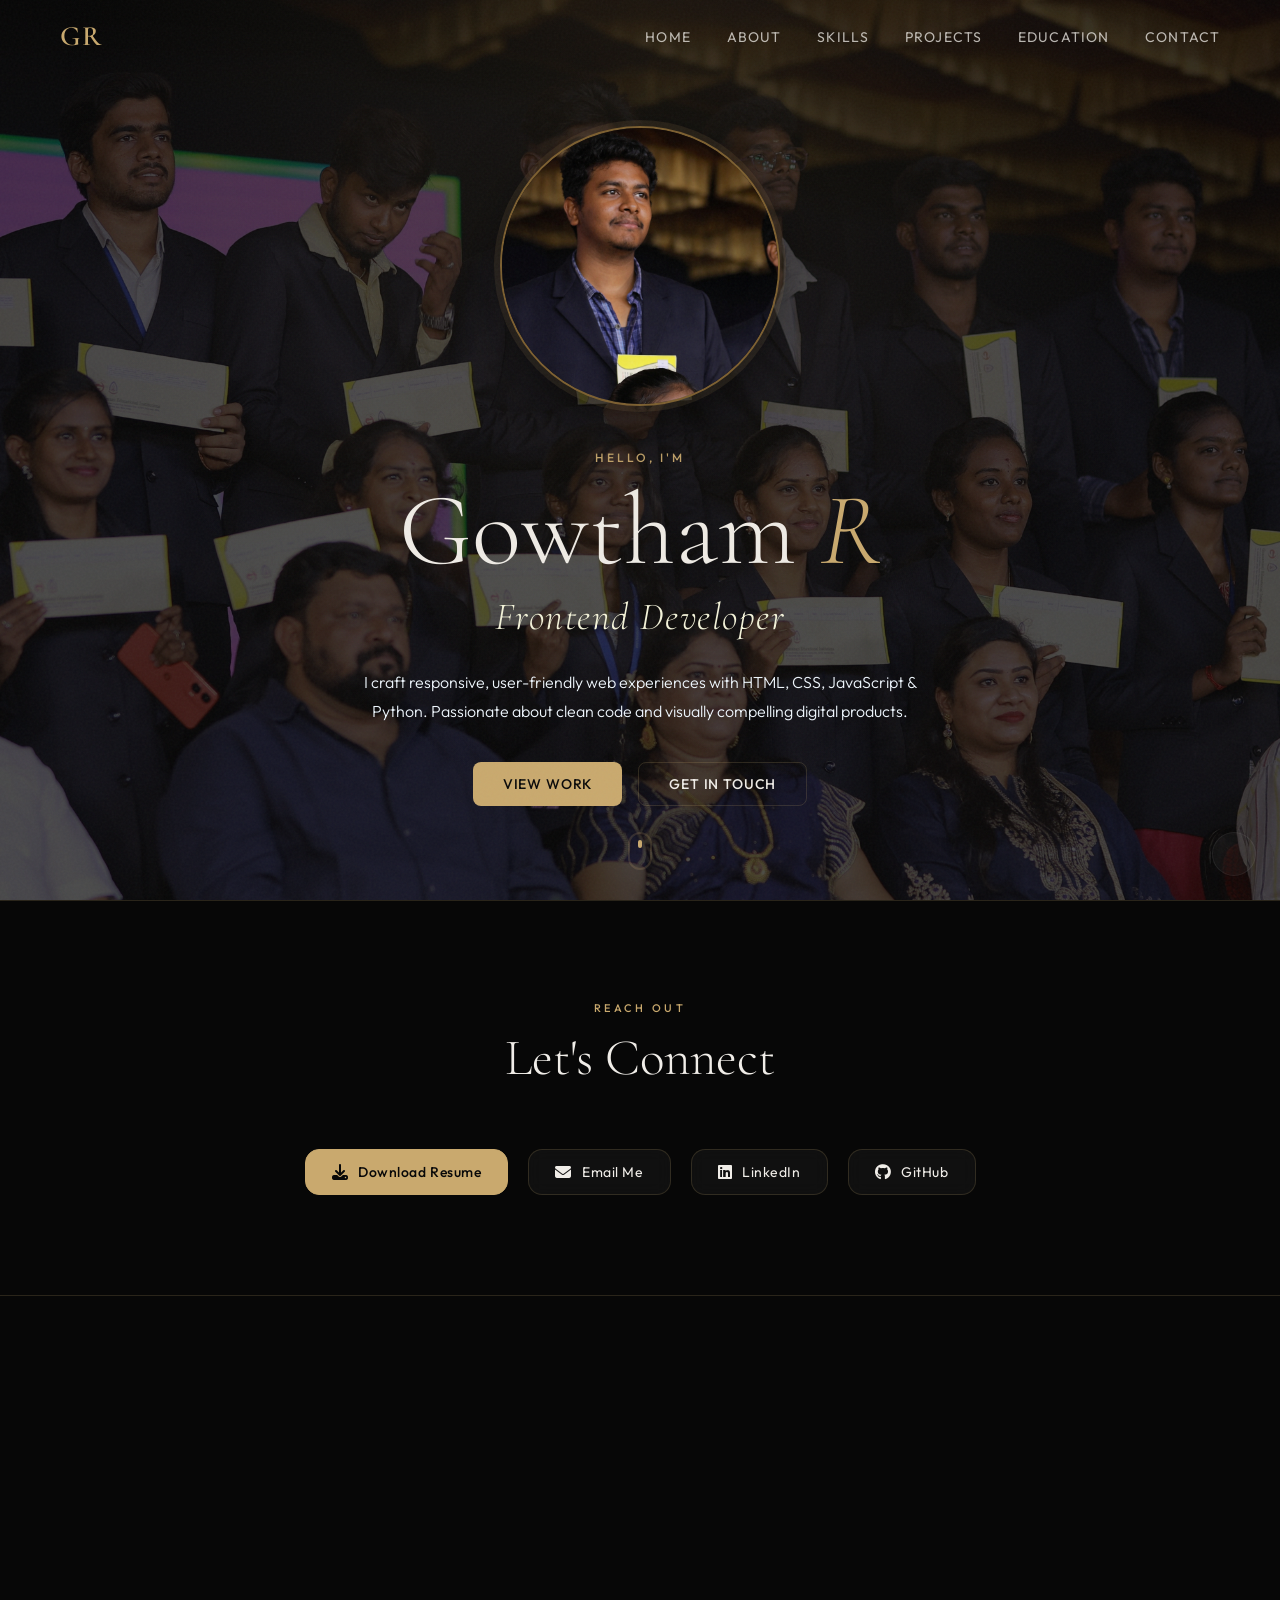
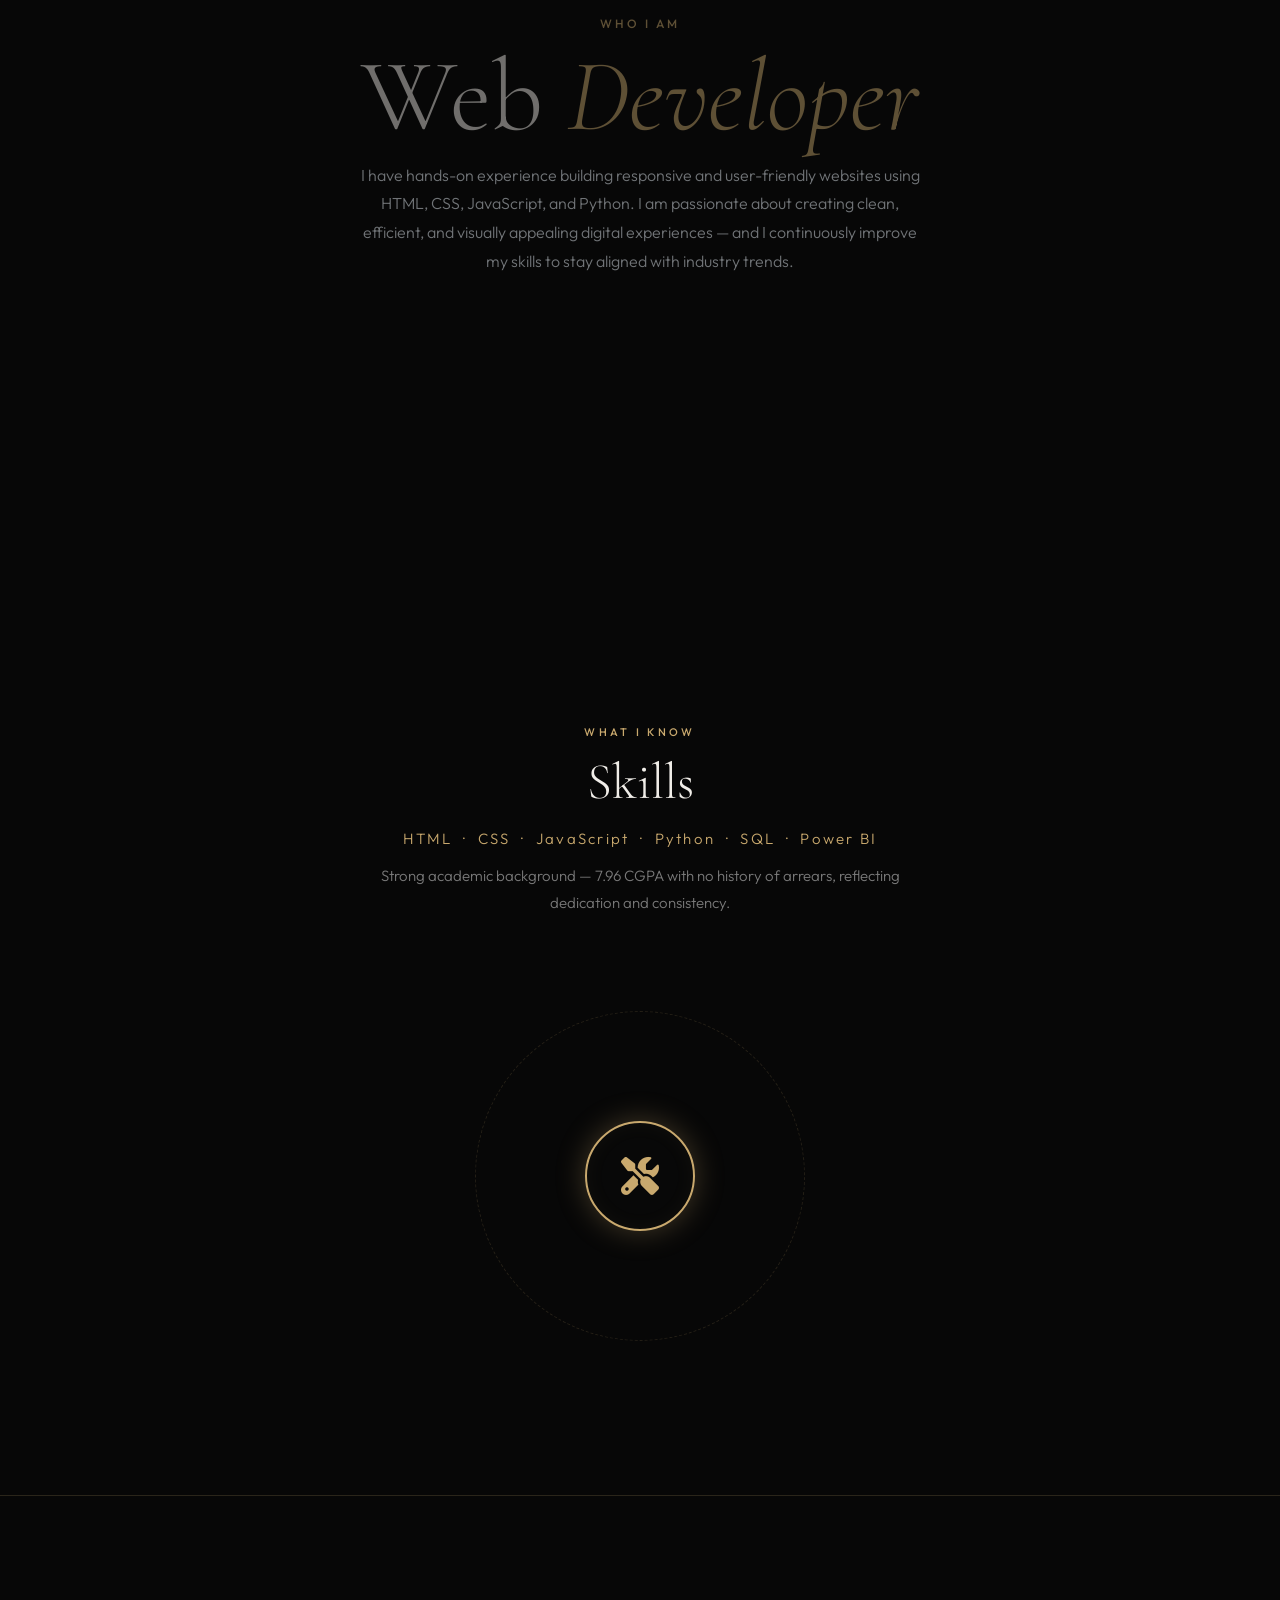
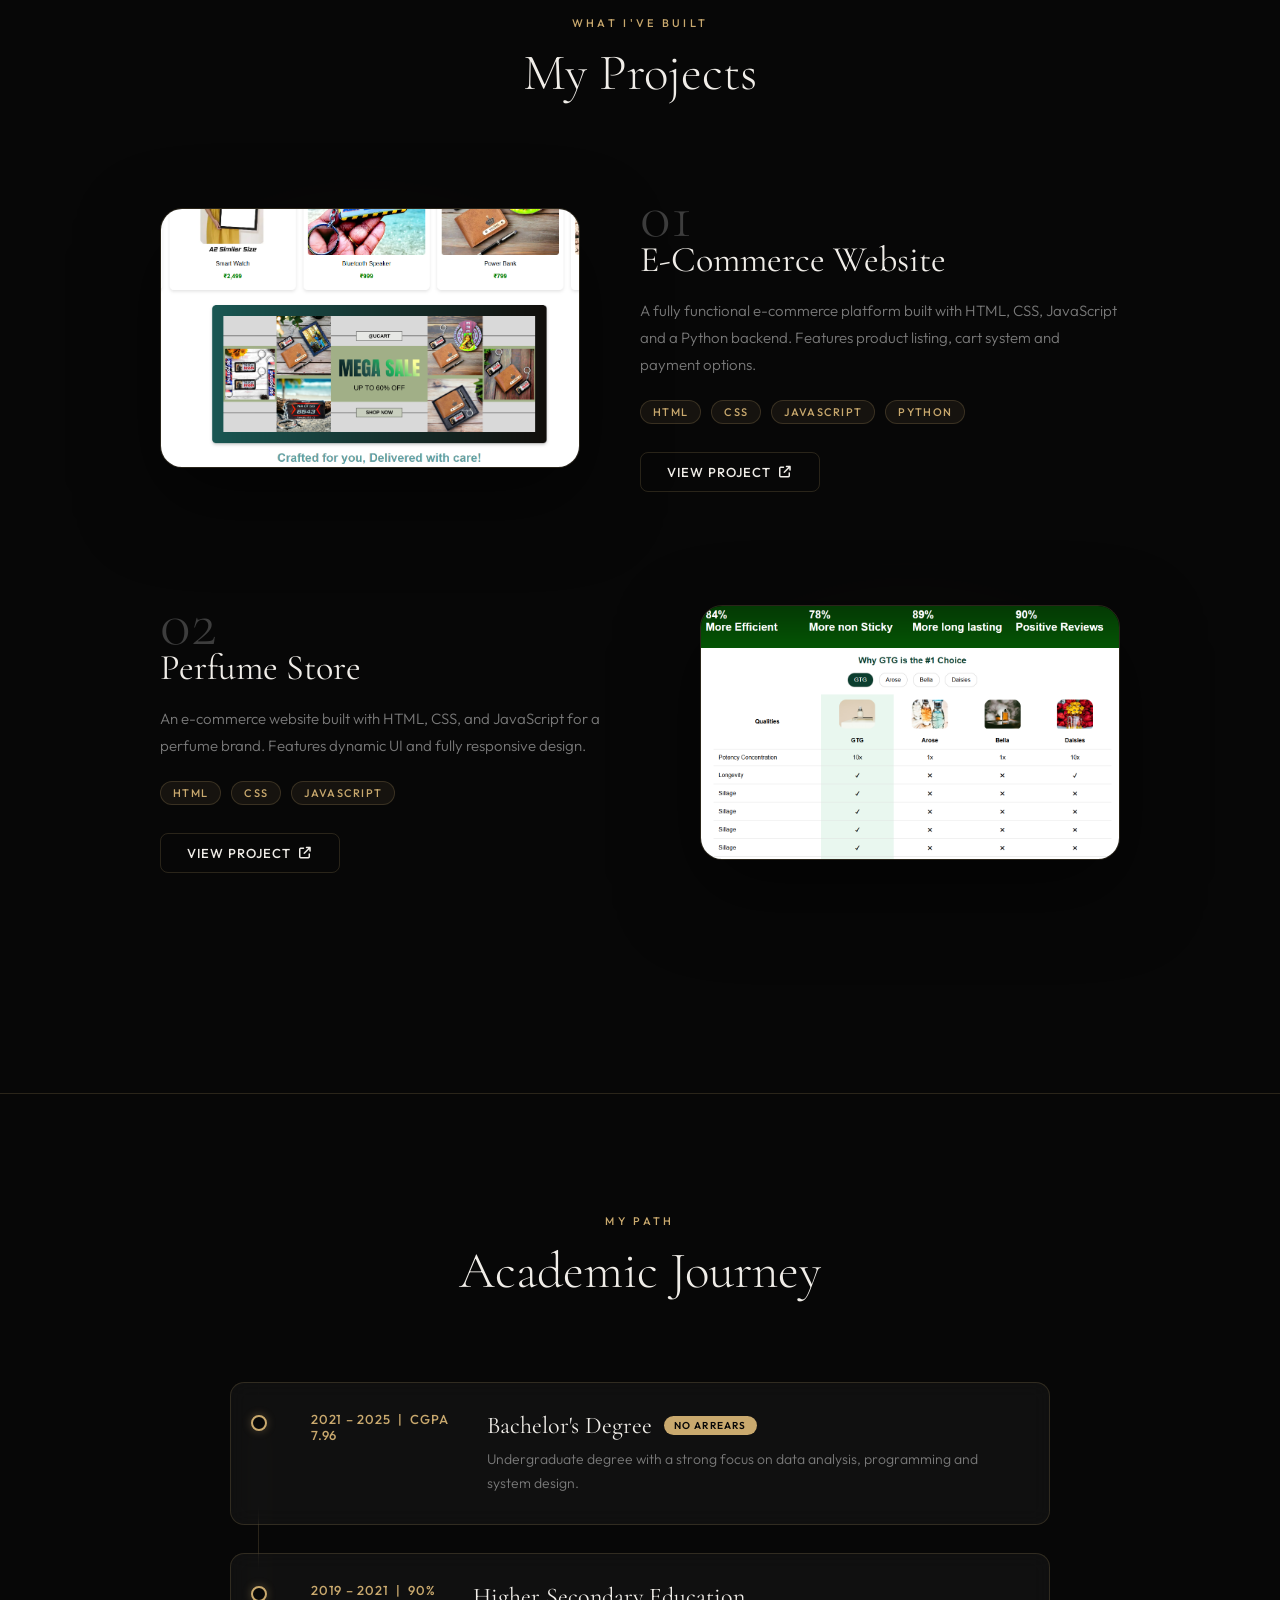
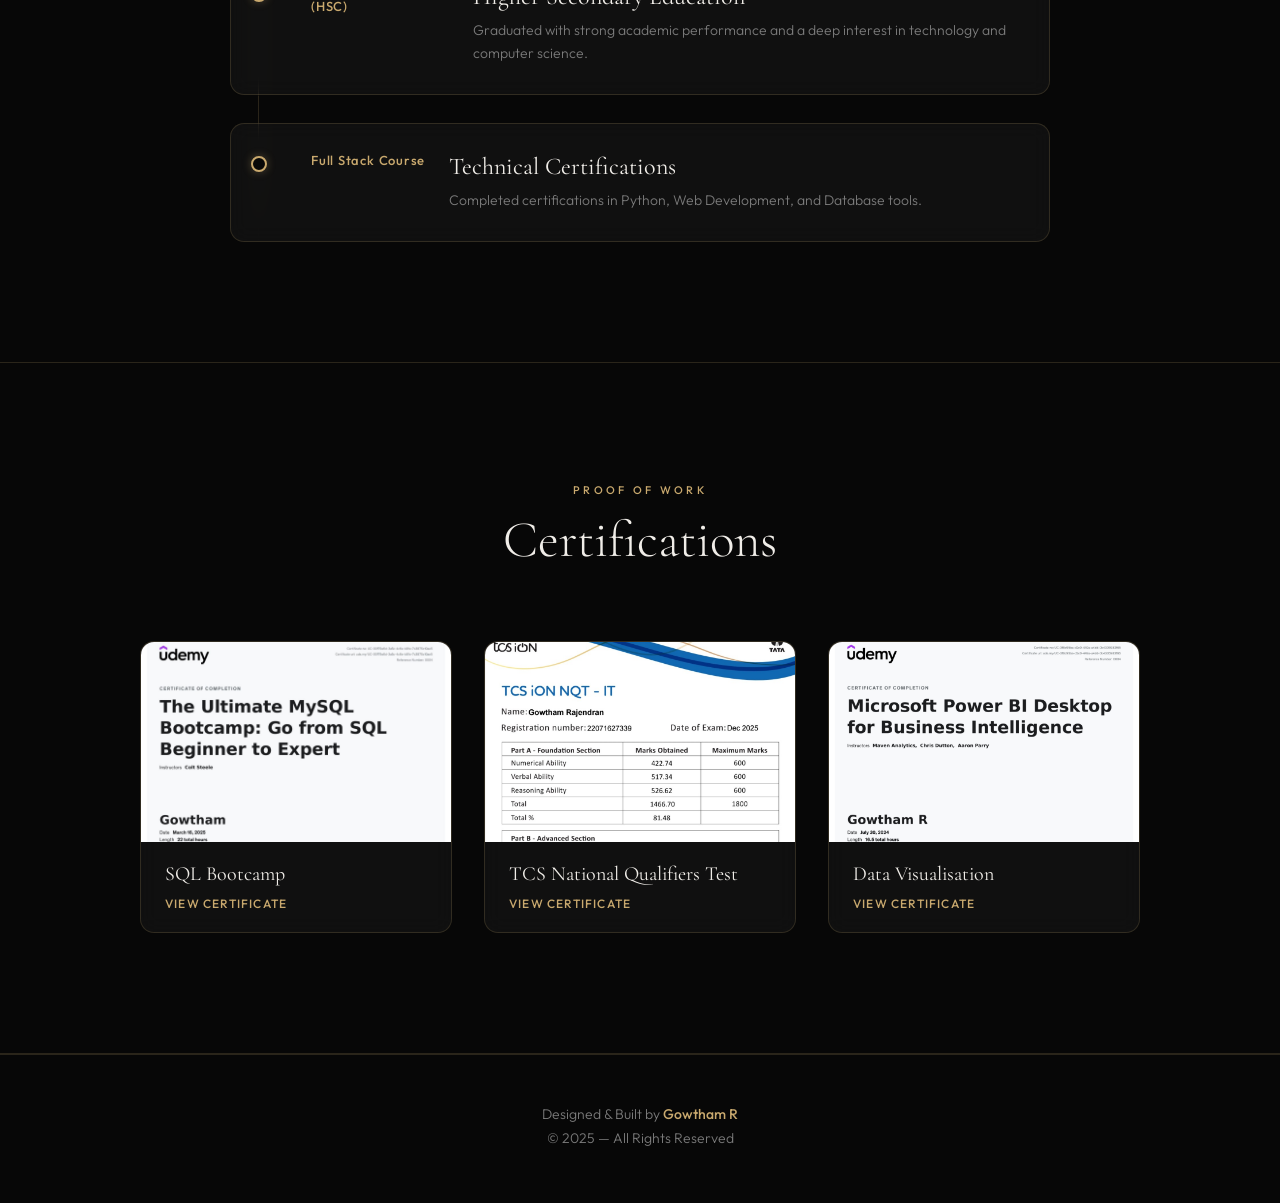
==== commit 1de84669: "Remove leading slashes from file paths in HTML" ====
--- a/index.html
+++ b/index.html
@@ -14,8 +14,8 @@
     <link rel="stylesheet" href="https://cdnjs.cloudflare.com/ajax/libs/font-awesome/6.5.1/css/all.min.css">
 
     <!-- Main Styles -->
-    <link rel="stylesheet" href="/style.css">
-    <link rel="stylesheet" href="/style2.css">
+    <link rel="stylesheet" href="style.css">
+    <link rel="stylesheet" href="style2.css">
 </head>
 <body>
 
@@ -46,7 +46,7 @@
 
         <!-- Profile image — centred above text -->
         <div id="circle" class="hero-avatar reveal-up">
-            <img src="/portfolioimaged/file_00000000d30471faa70bffa8ac0dade7 (1).png" alt="Gowtham R">
+            <img src="portfolioimaged/file_00000000d30471faa70bffa8ac0dade7 (1).png" alt="Gowtham R">
         </div>
 
         <div class="hero-content reveal-up" style="--delay:.15s">
@@ -75,7 +75,7 @@
         <h2 class="section-title reveal-up" style="--delay:.1s">Let's Connect</h2>
 
         <div class="action-container reveal-up" style="--delay:.2s">
-            <a href="/portfolioimaged/R Gowtham_Resume.pdf" download class="action-btn resume-btn">
+            <a href="portfolioimaged/R Gowtham_Resume.pdf" download class="action-btn resume-btn">
                 <i class="fa-solid fa-download"></i> Download Resume
             </a>
             <a href="mailto:gowthamsugi8@gmail.com?subject=Portfolio%20Contact&body=Hello%20Gowtham,%20I%20saw%20your%20portfolio." class="action-btn">
@@ -147,7 +147,7 @@
         <!-- Project 1 -->
         <div class="project-container reveal-left">
             <div class="project-image">
-                <img src="/portfolioimaged/ecommerce.png" alt="E-Commerce Website">
+                <img src="portfolioimaged/ecommerce.png" alt="E-Commerce Website">
                 <div class="project-image-glow"></div>
             </div>
             <div class="project-content">
@@ -167,7 +167,7 @@
         <!-- Project 2 -->
         <div class="project-container project-reverse reveal-right">
             <div class="project-image">
-                <img src="/portfolioimaged/ecommerce2.png" alt="Perfume Store">
+                <img src="portfolioimaged/ecommerce2.png" alt="Perfume Store">
                 <div class="project-image-glow"></div>
             </div>
             <div class="project-content">
@@ -234,7 +234,7 @@
 
             <div class="certificate-card reveal-up" style="--delay:.05s">
                 <div class="certificate-img-wrap">
-                    <img src="/portfolioimaged/sqludemy.jpg" alt="SQL Bootcamp Certificate">
+                    <img src="portfolioimaged/sqludemy.jpg" alt="SQL Bootcamp Certificate">
                     <div class="certificate-overlay">
                         <a href="https://www.udemy.com/certificate/UC-00f79a6d-3a5c-4c6e-b81e-7c3875c10ae5/" target="_blank" class="cert-view-btn">
                             <i class="fa-solid fa-eye"></i> View
@@ -249,7 +249,7 @@
 
             <div class="certificate-card reveal-up" style="--delay:.1s">
                 <div class="certificate-img-wrap">
-                    <img src="/portfolioimaged/Tcs ion Gowtham.jpg" alt="TCS NQT Certificate">
+                    <img src="portfolioimaged/Tcs ion Gowtham.jpg" alt="TCS NQT Certificate">
                     <div class="certificate-overlay">
                         <a href="https://drive.google.com/file/d/15PTGhLgBYv9lZdohmFNb-NlQ6p8YyBqL/view?usp=drivesdk" target="_blank" class="cert-view-btn">
                             <i class="fa-solid fa-eye"></i> View
@@ -264,7 +264,7 @@
 
             <div class="certificate-card reveal-up" style="--delay:.15s">
                 <div class="certificate-img-wrap">
-                    <img src="/portfolioimaged/powerbi.png" alt="Data Visualisation Certificate">
+                    <img src="portfolioimaged/powerbi.png" alt="Data Visualisation Certificate">
                     <div class="certificate-overlay">
                         <a href="https://drive.google.com/file/d/1TyCSu32lkrM7YJTAGPFqROSLpsYIEBOm/view?usp=drivesdk" target="_blank" class="cert-view-btn">
                             <i class="fa-solid fa-eye"></i> View
@@ -287,9 +287,9 @@
     </footer>
 
     <!-- Easter Egg -->
-    <a href="/Egg.html" id="secret-trigger" title="🥚">🥚</a>
+    <a href="Egg.html" id="secret-trigger" title="🥚">🥚</a>
 
     <!-- Script -->
-    <script src="/script.js"></script>
+    <script src="script.js"></script>
 </body>
 </html>
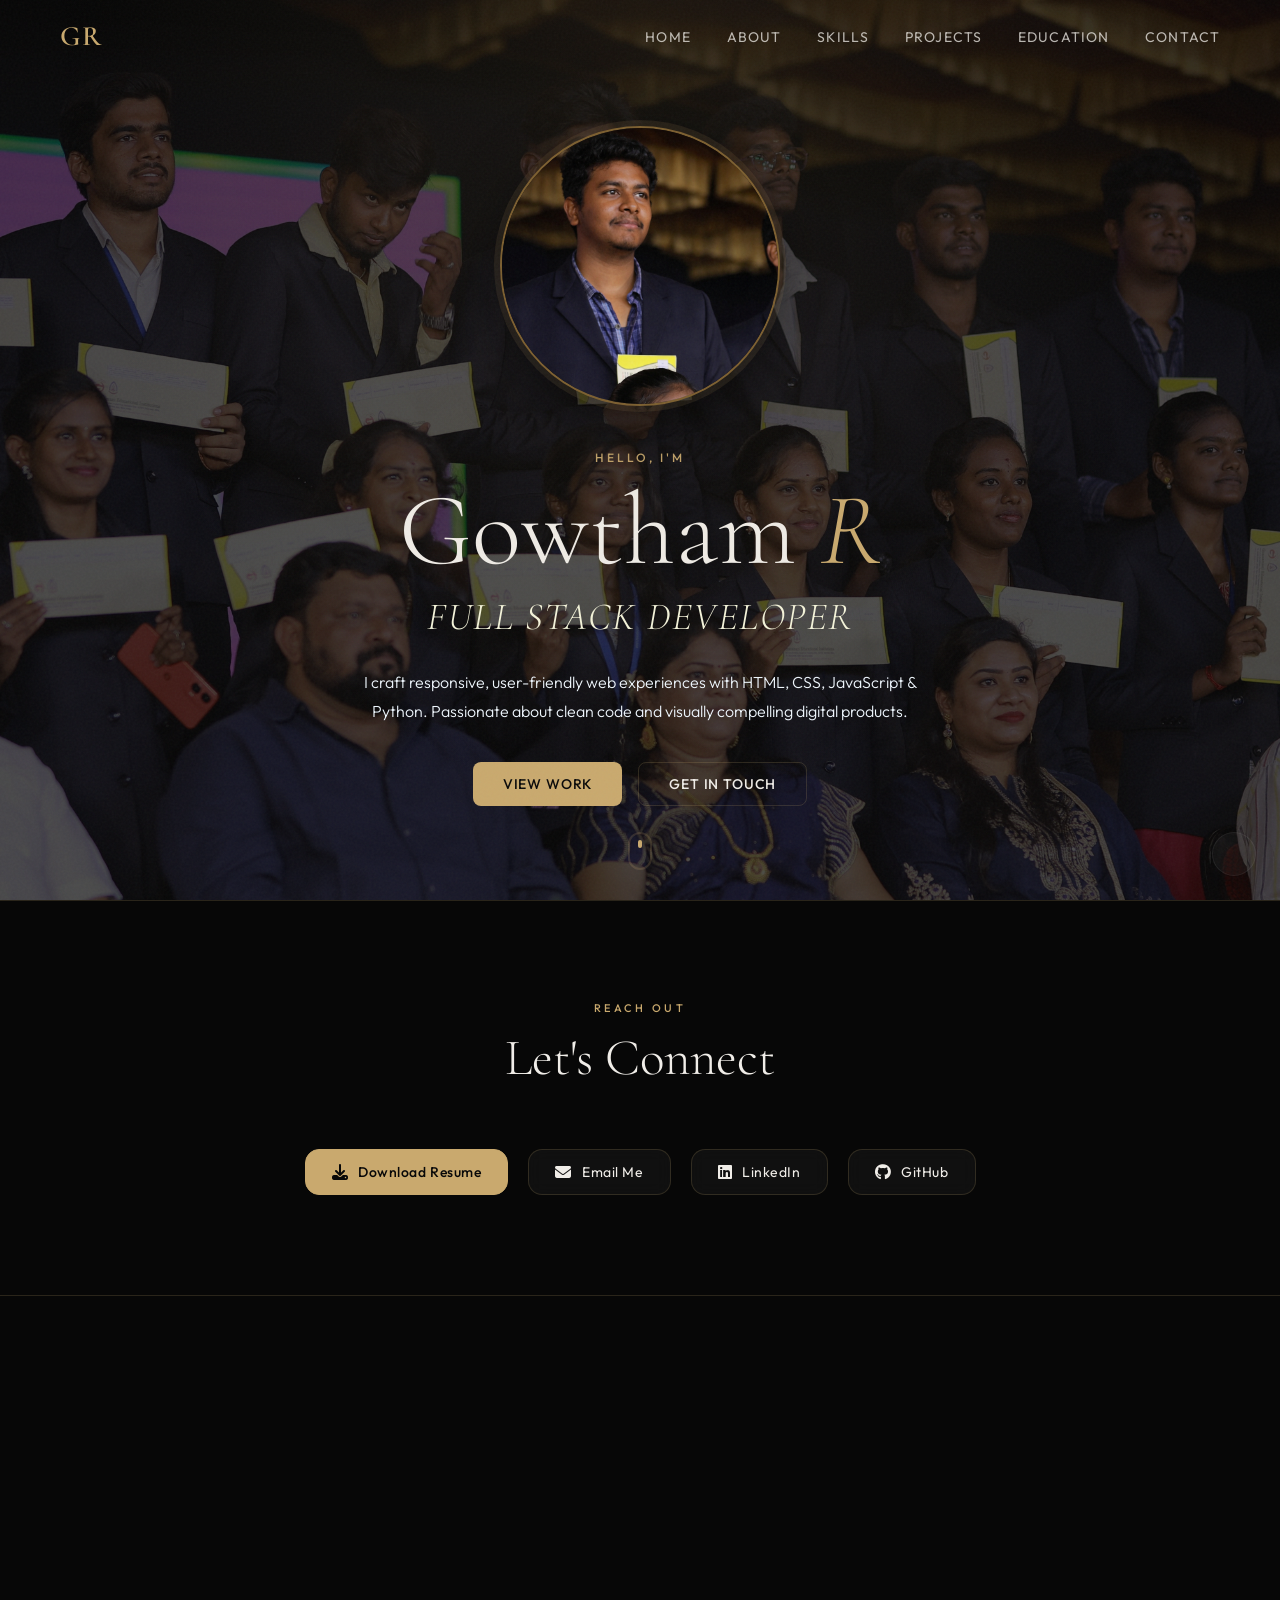
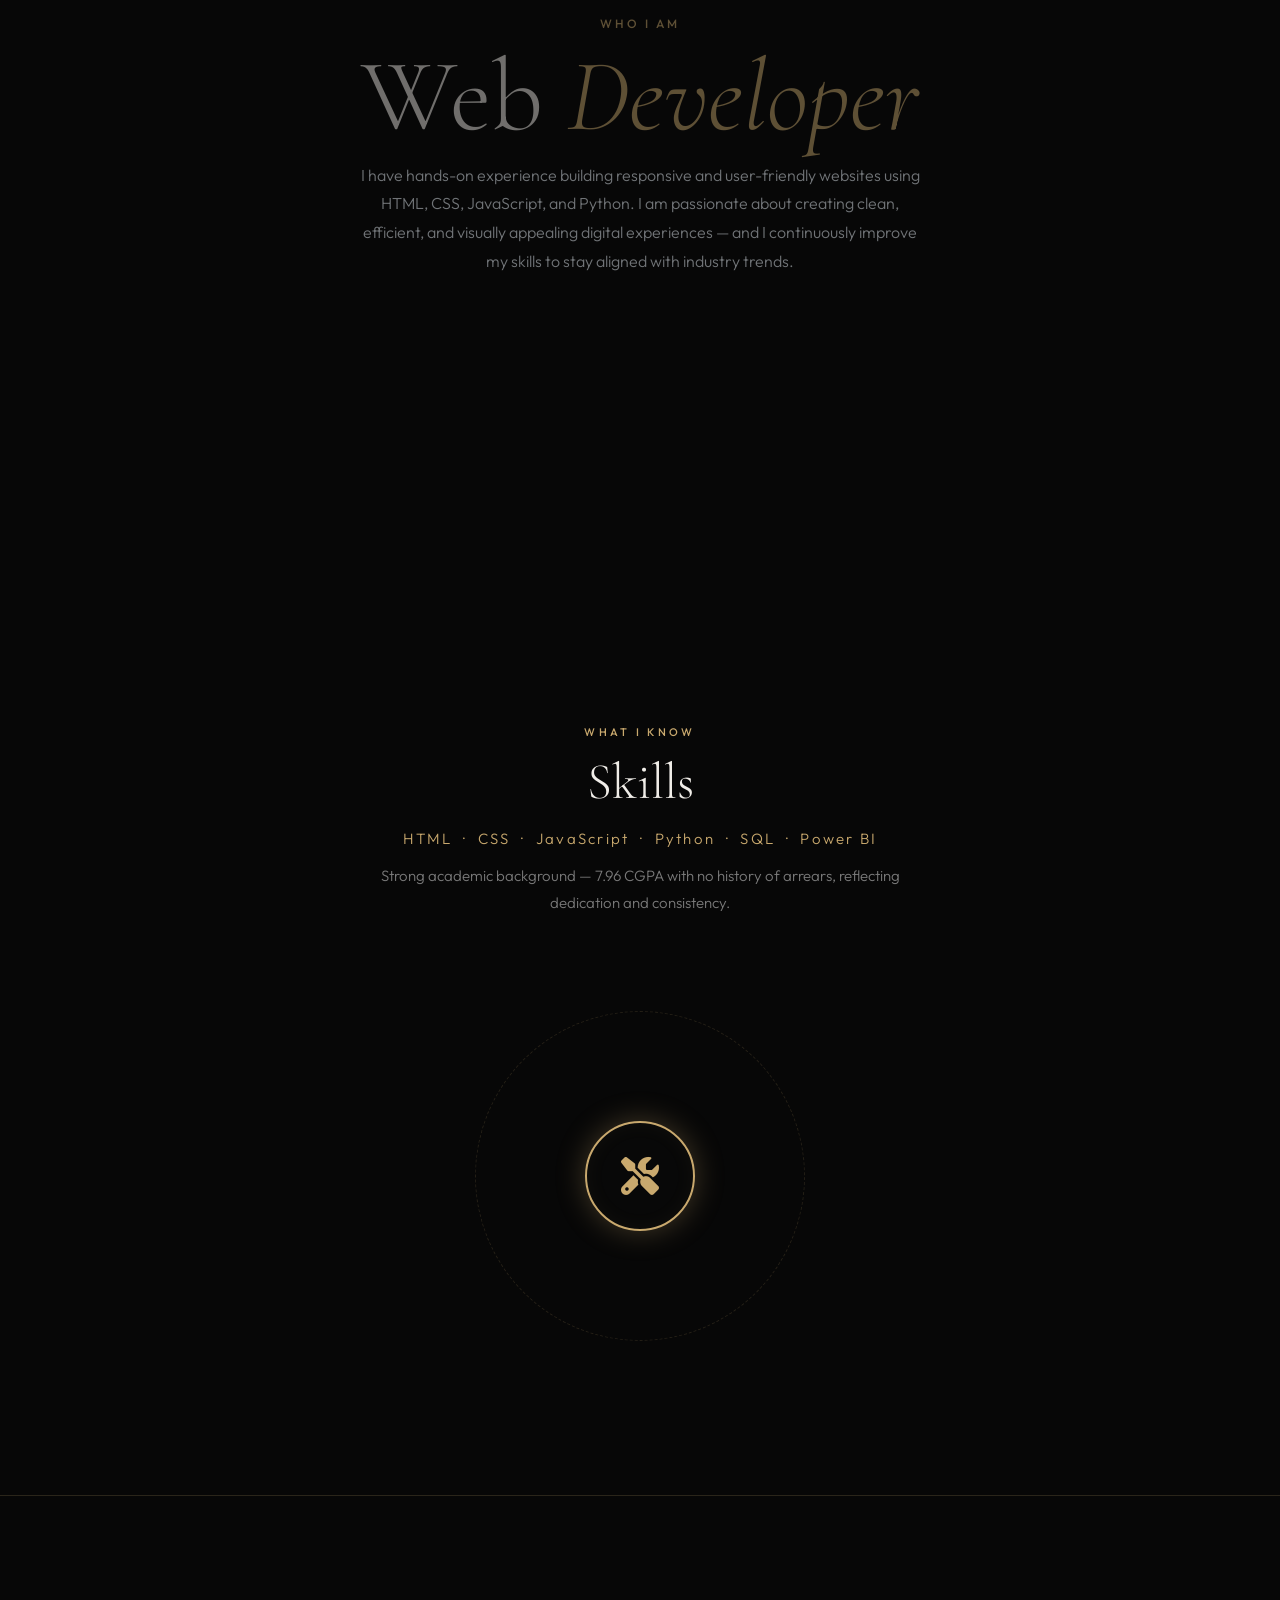
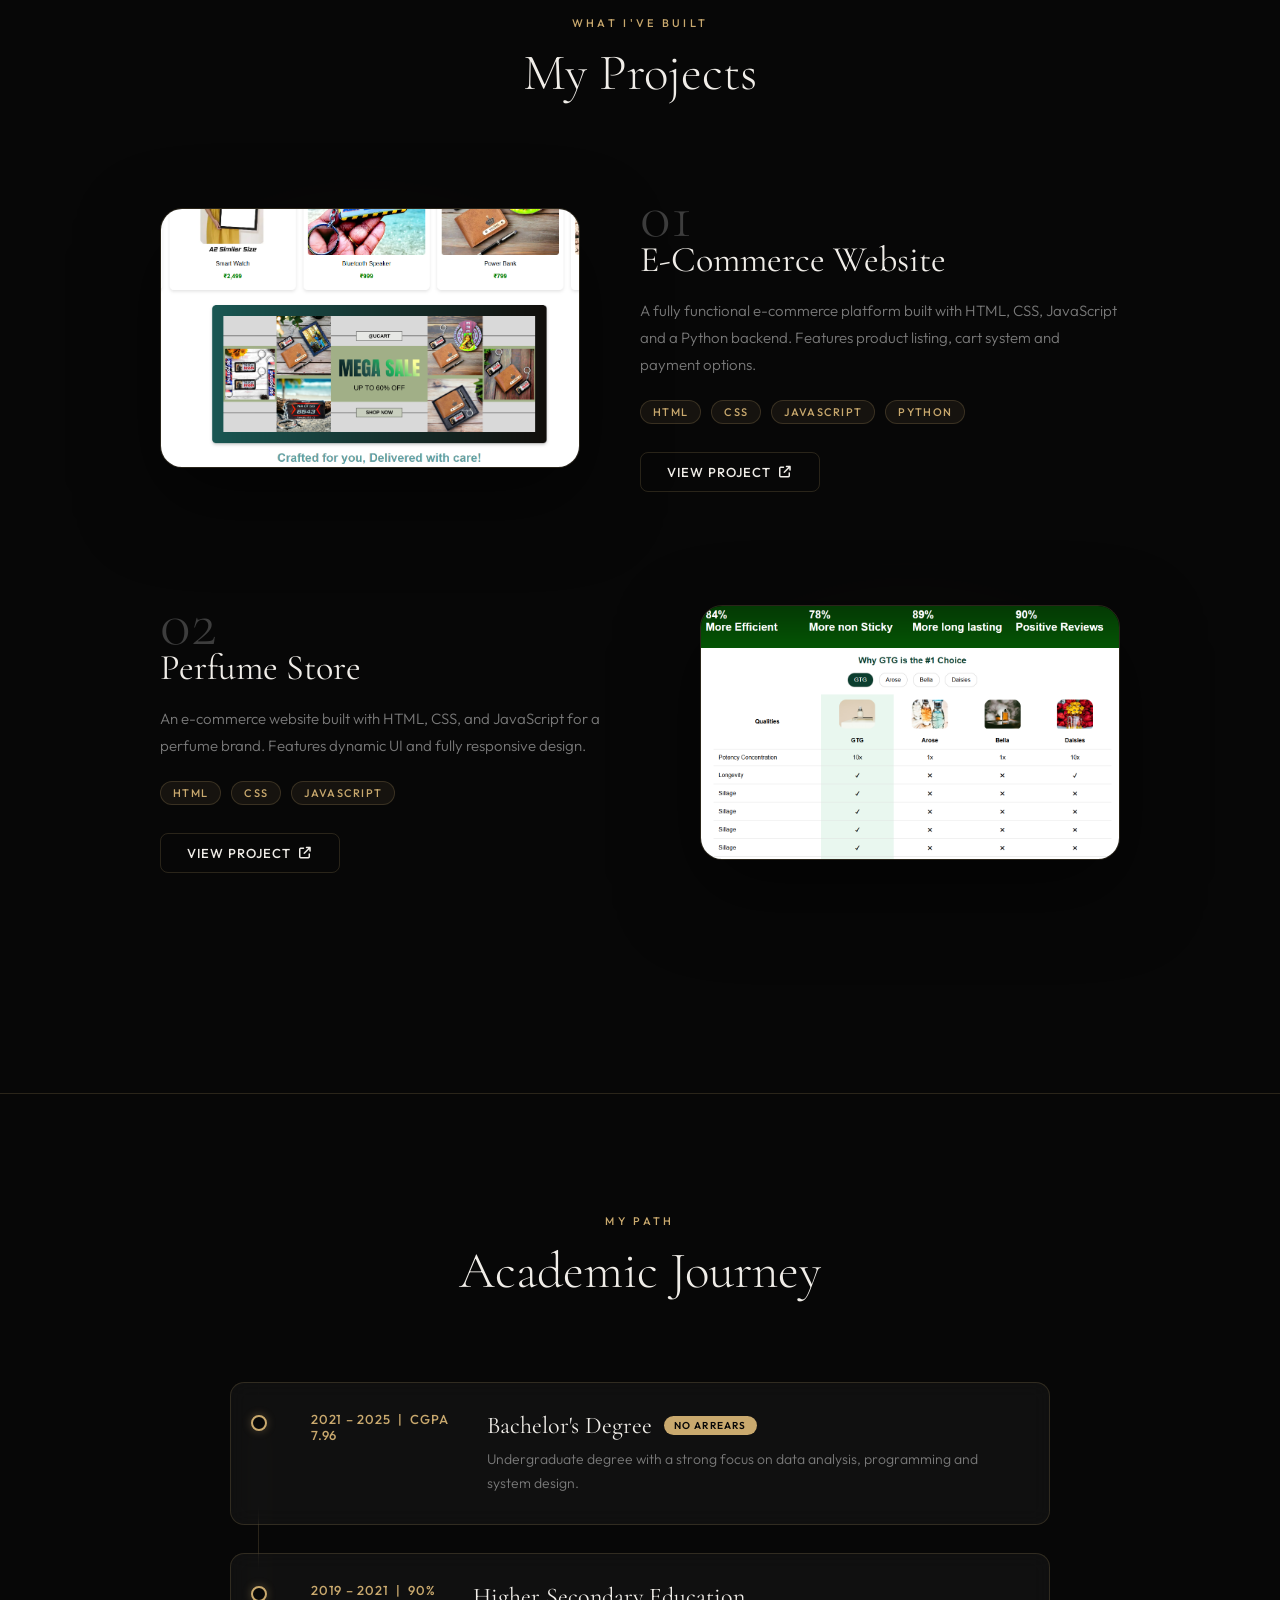
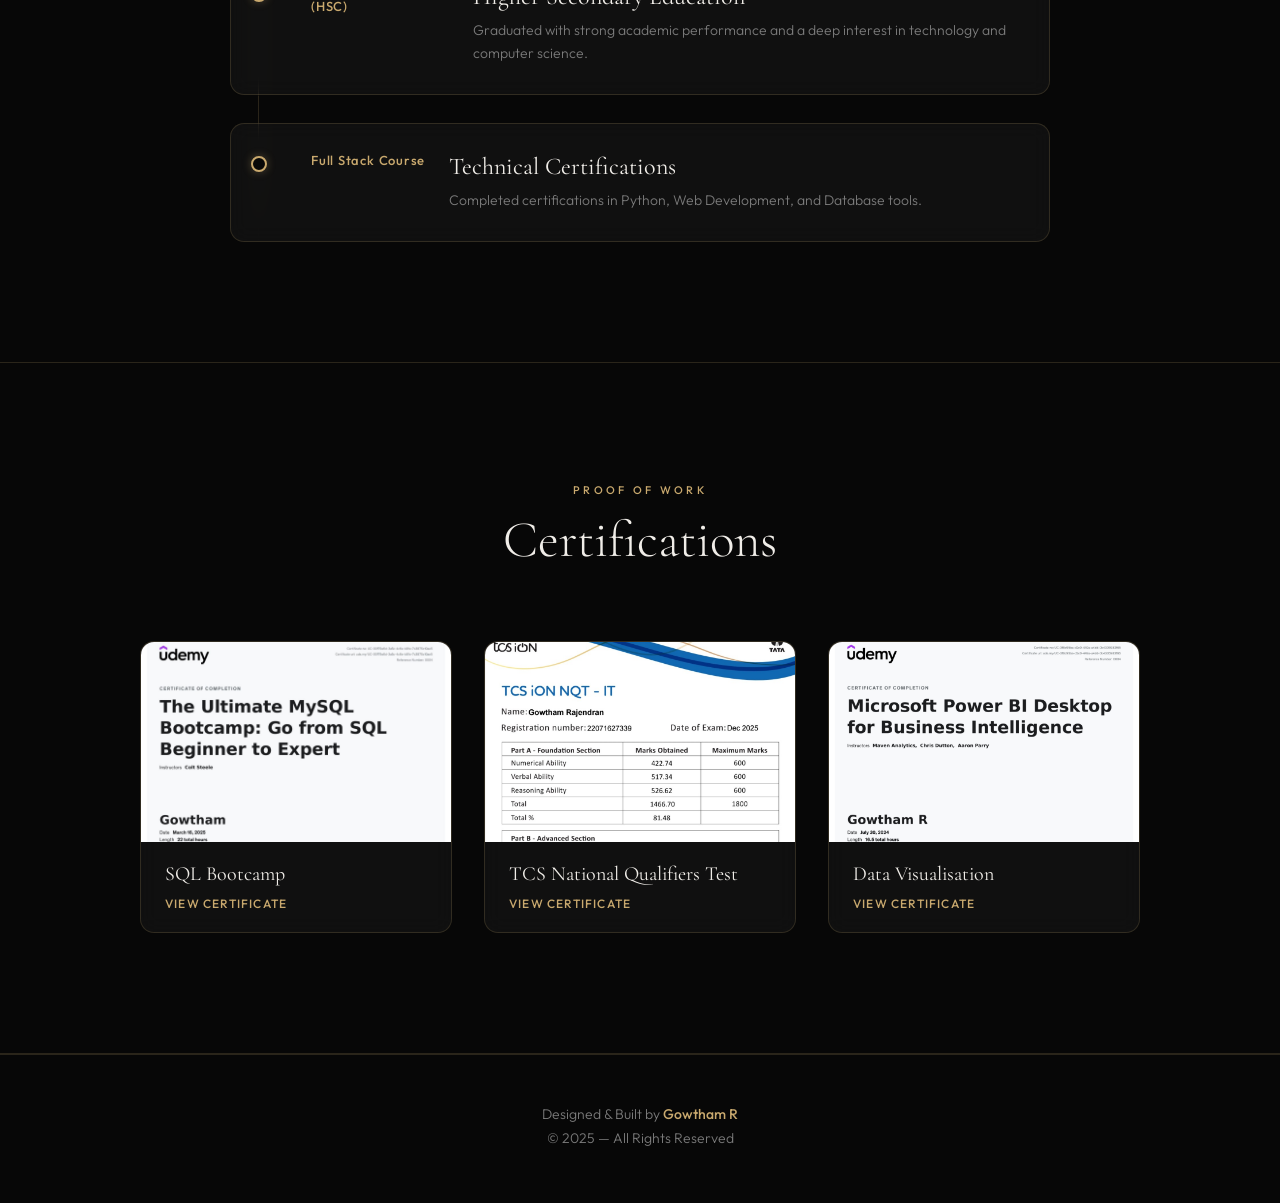
==== commit 65550c0c: "Change title from 'Frontend Developer' to 'FULL STACK DEVELOPER'" ====
--- a/index.html
+++ b/index.html
@@ -52,7 +52,7 @@
         <div class="hero-content reveal-up" style="--delay:.15s">
             <span class="hero-eyebrow">Hello, I'm</span>
             <h1 class="hero-name">Gowtham <em>R</em></h1>
-            <h2 class="hero-title" style="color: beige;">Frontend Developer</h2>
+            <h2 class="hero-title" style="color: beige;">FULL STACK DEVELOPER</h2>
             <p class="hero-bio" style="color: aliceblue;">
                 I craft responsive, user-friendly web experiences with HTML, CSS, JavaScript &amp; Python.
                 Passionate about clean code and visually compelling digital products.
--- a/style.css
+++ b/style.css
@@ -38,7 +38,7 @@
     font-weight: 300;
     background: var(--bg);
     color: var(--text);
-    background-image: url(/portfolioimaged/background.jpg);
+    background-image: url(portfolioimaged/background.jpg);
     background-size: cover;
     background-position: center;
     background-attachment: fixed;
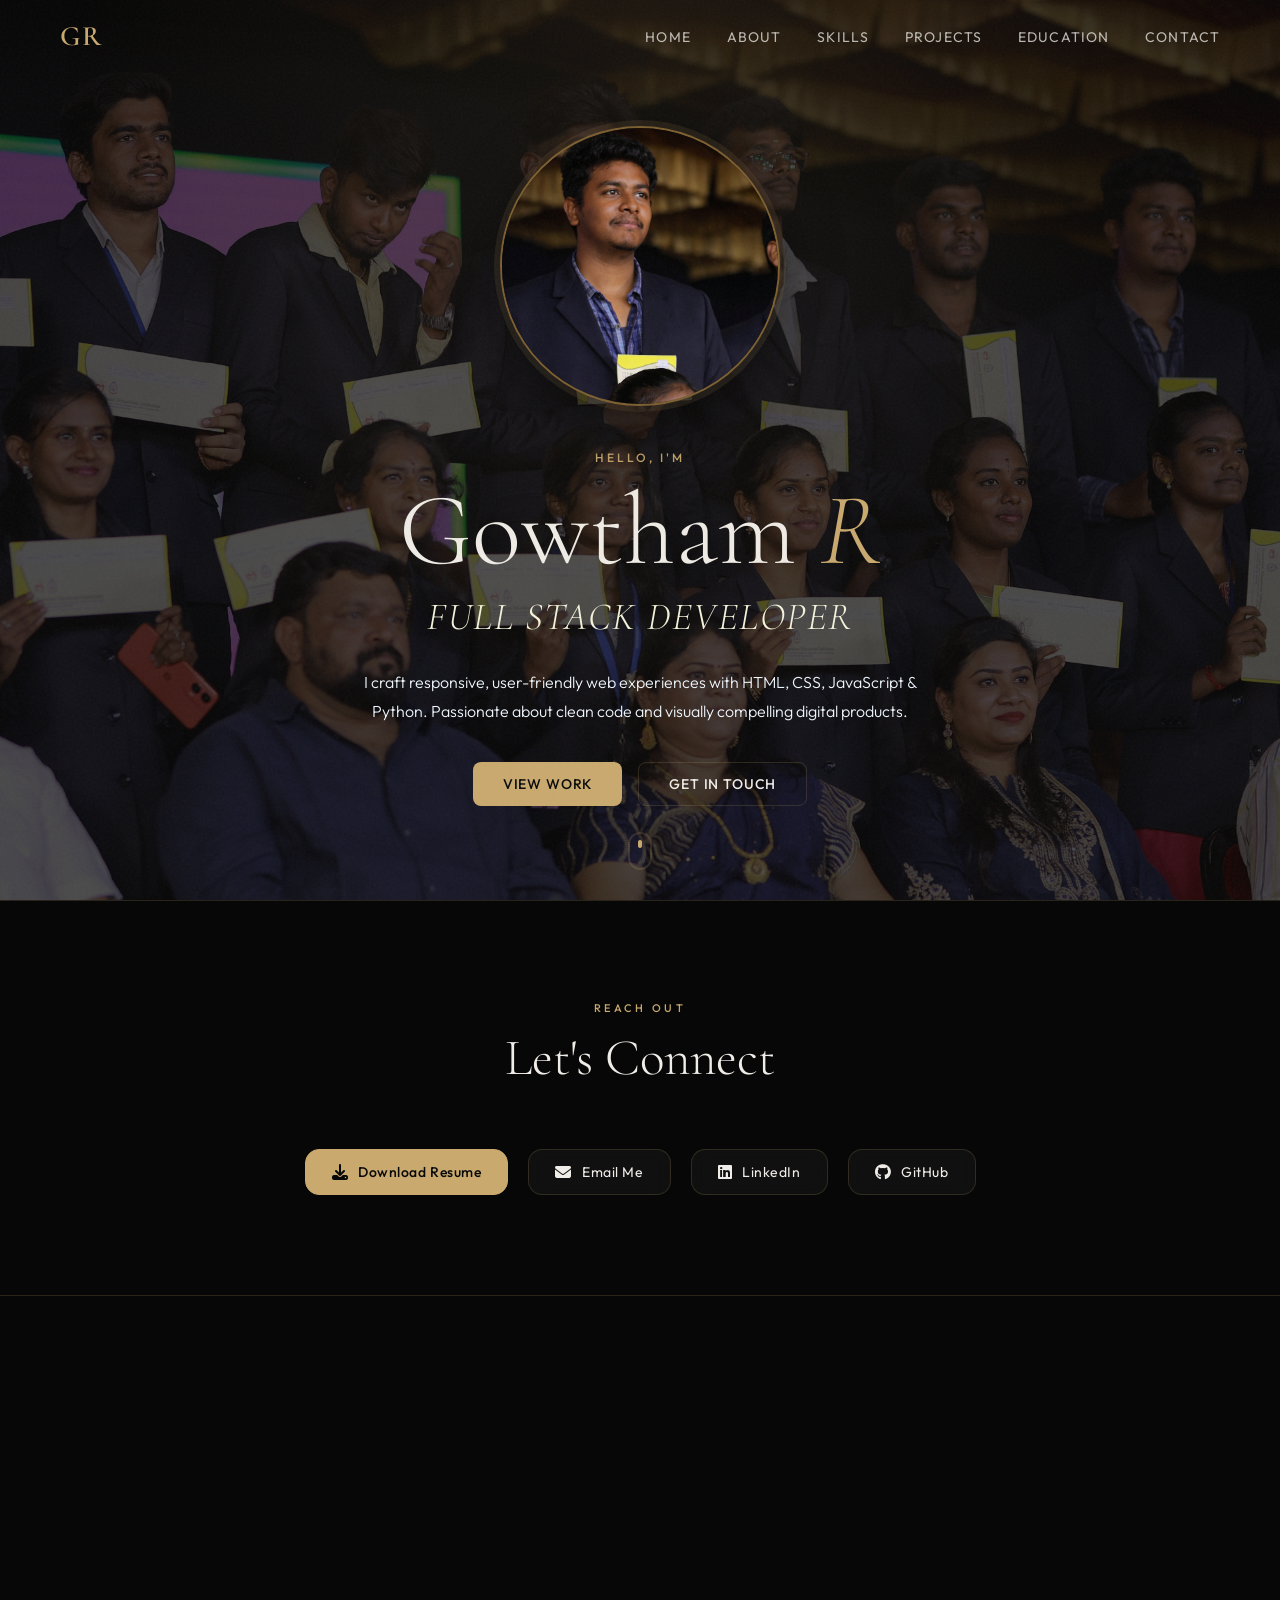
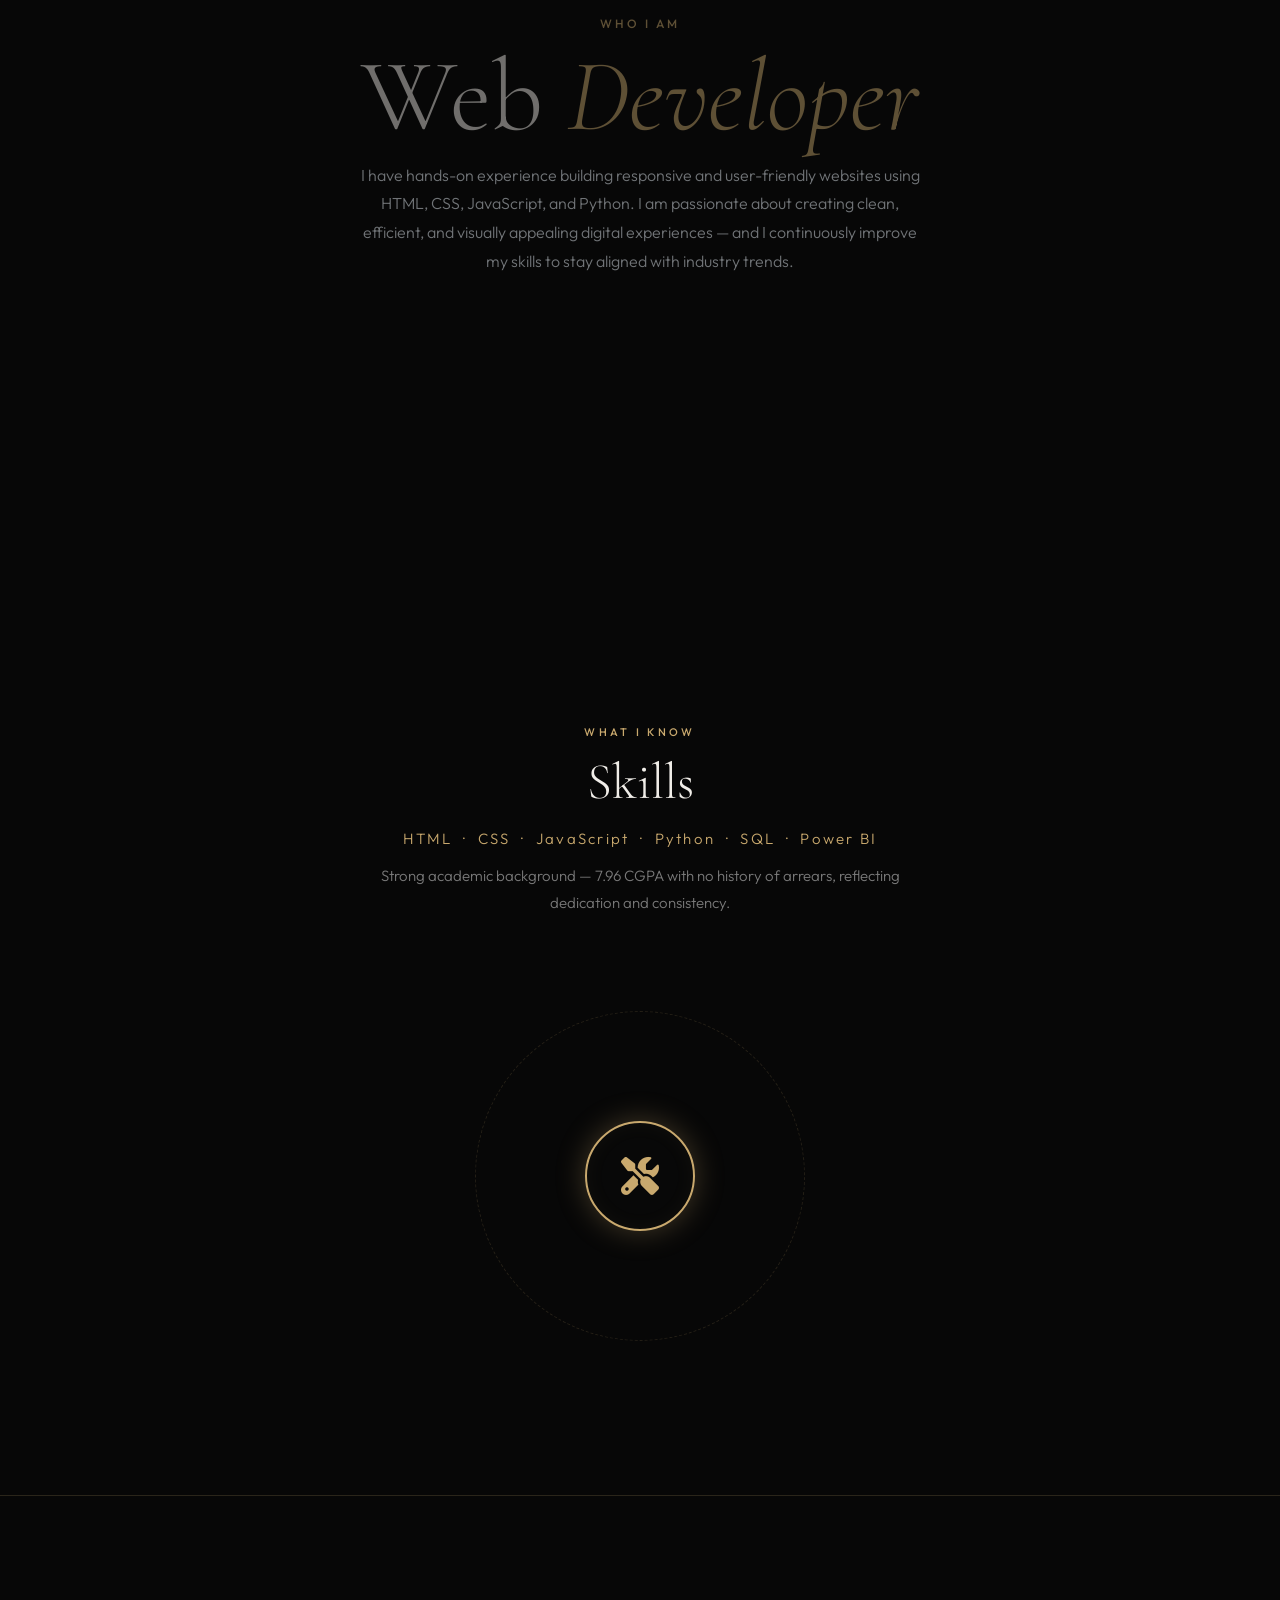
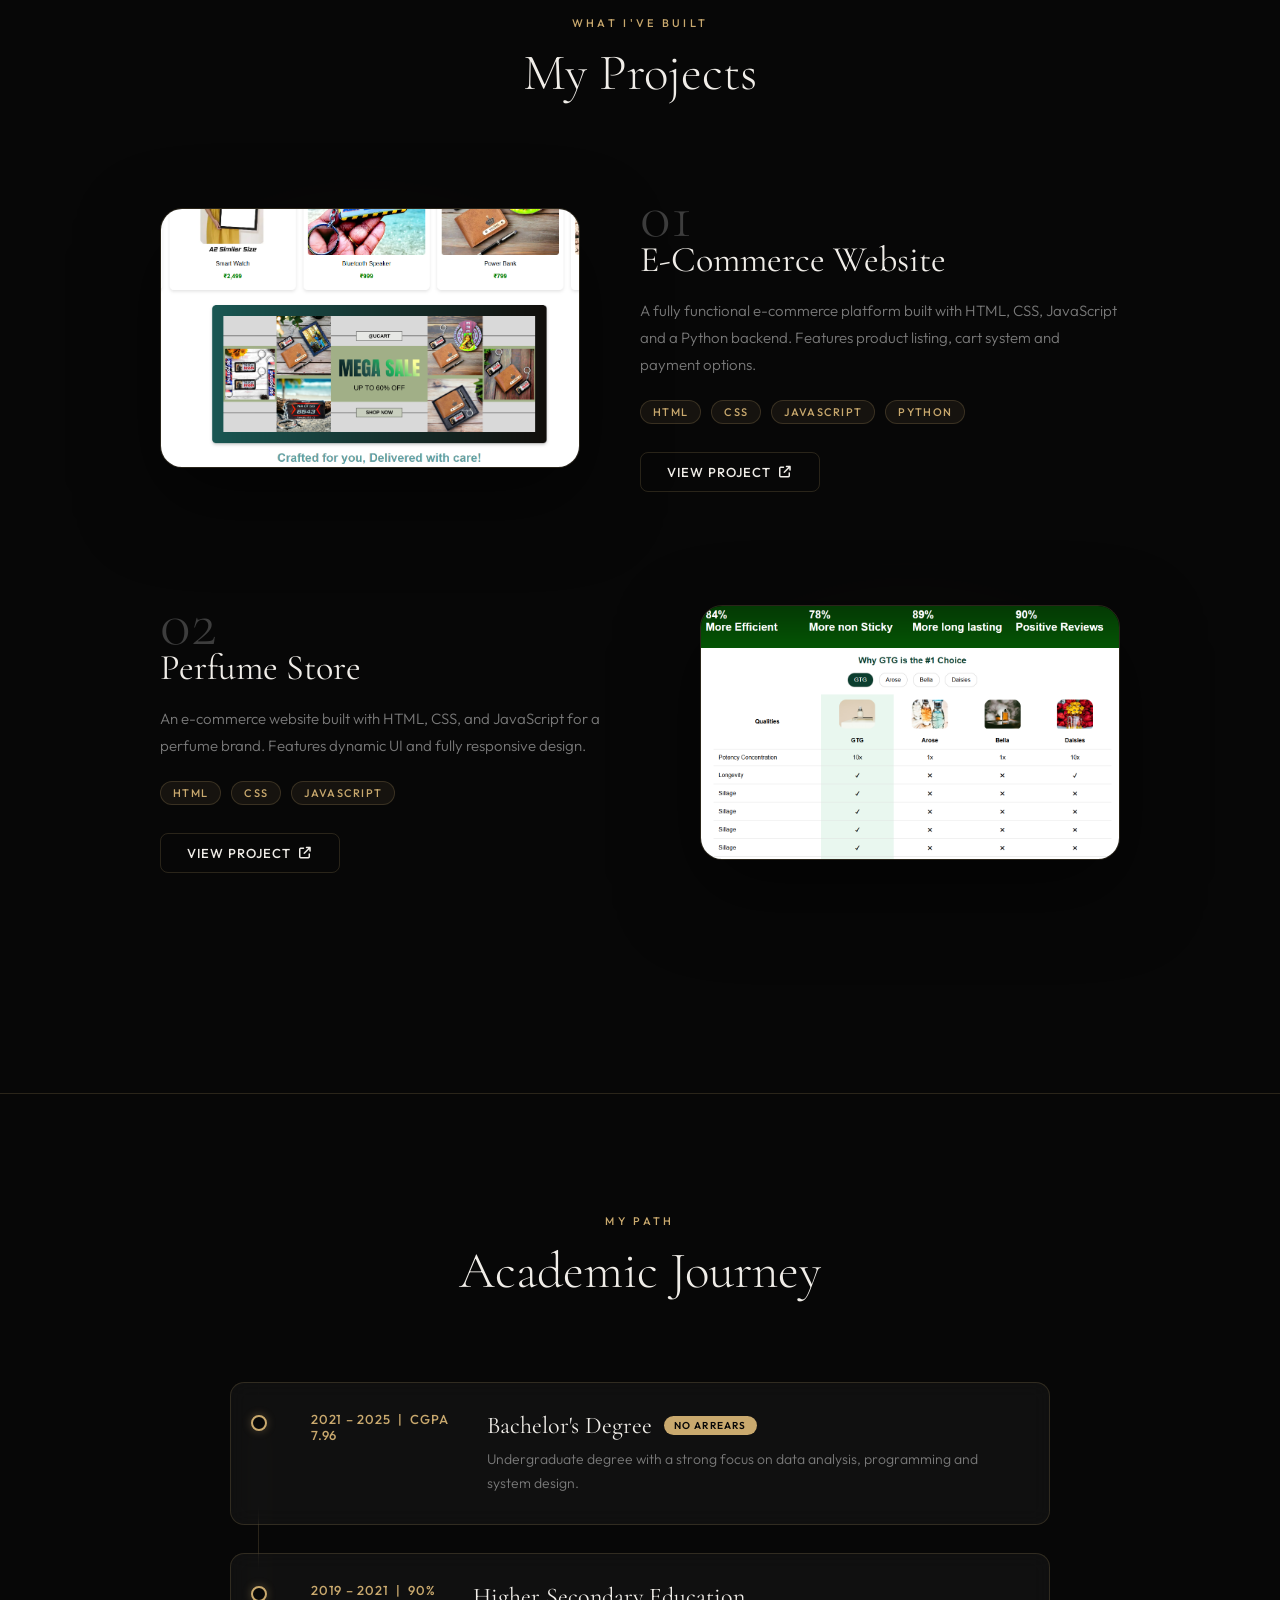
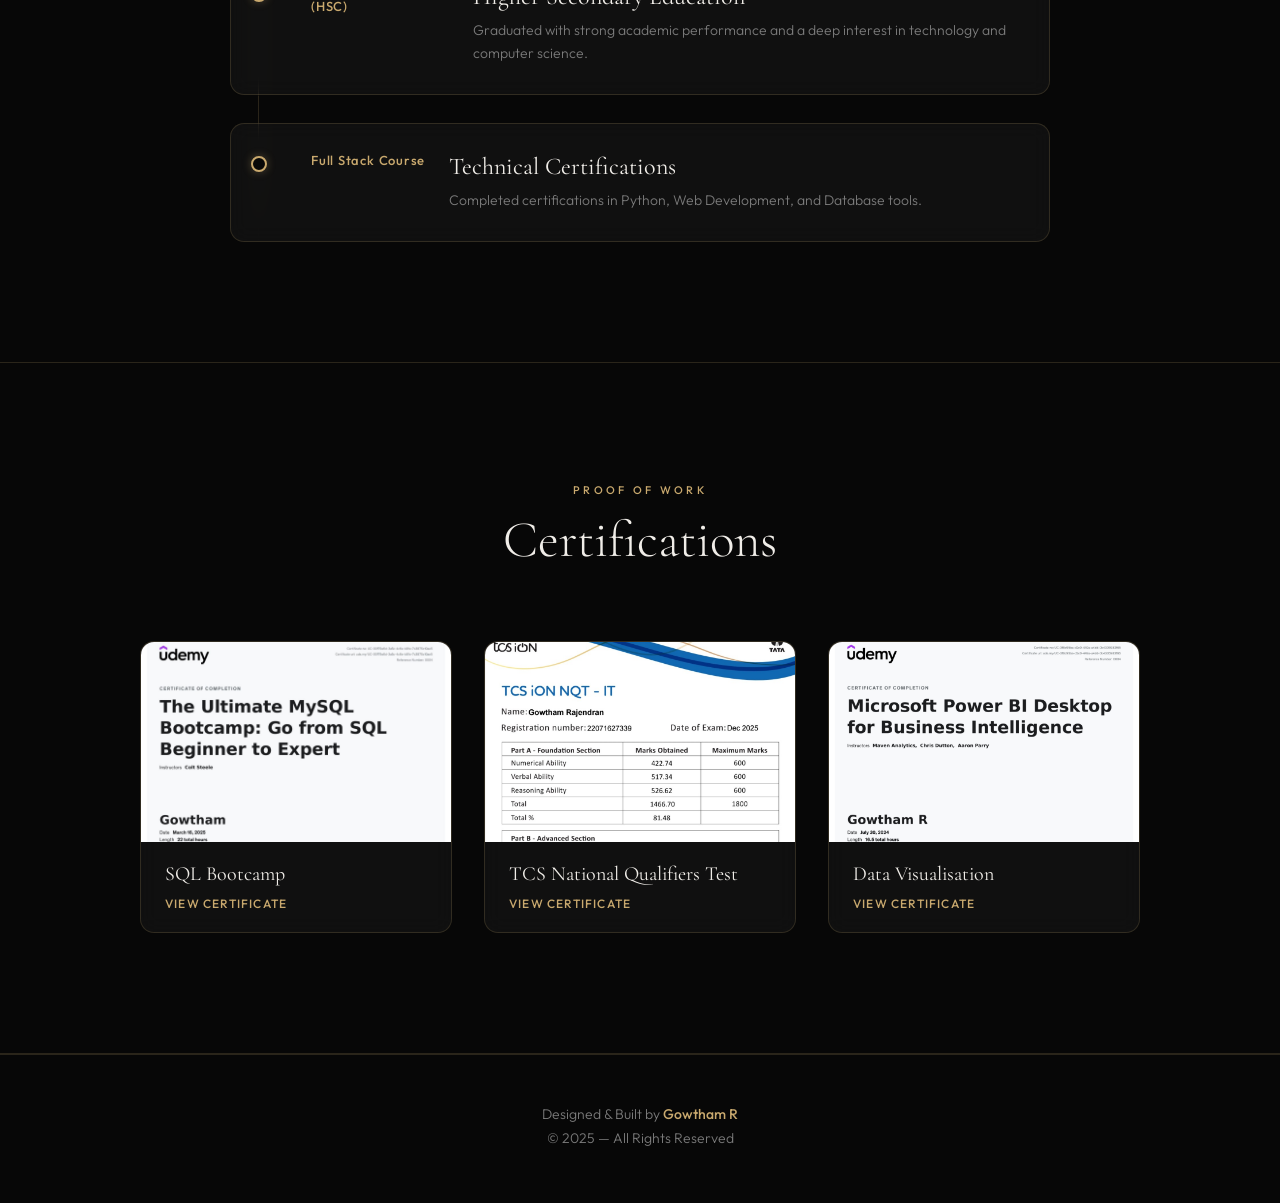
==== commit e795e4f3: "Update index.html" ====
--- a/index.html
+++ b/index.html
@@ -3,7 +3,7 @@
 <head>
     <meta charset="UTF-8">
     <meta name="viewport" content="width=device-width, initial-scale=1.0">
-    <title>Gowtham R — Frontend Developer</title>
+    <title>Gowtham R — Full Stack Developer</title>
 
     <!-- Google Fonts: Cormorant Garamond (display) + Outfit (body) -->
     <link rel="preconnect" href="https://fonts.googleapis.com">
@@ -286,8 +286,7 @@
         <p class="footer-sub">© 2025 — All Rights Reserved</p>
     </footer>
 
-    <!-- Easter Egg -->
-    <a href="Egg.html" id="secret-trigger" title="🥚">🥚</a>
+
 
     <!-- Script -->
     <script src="script.js"></script>
